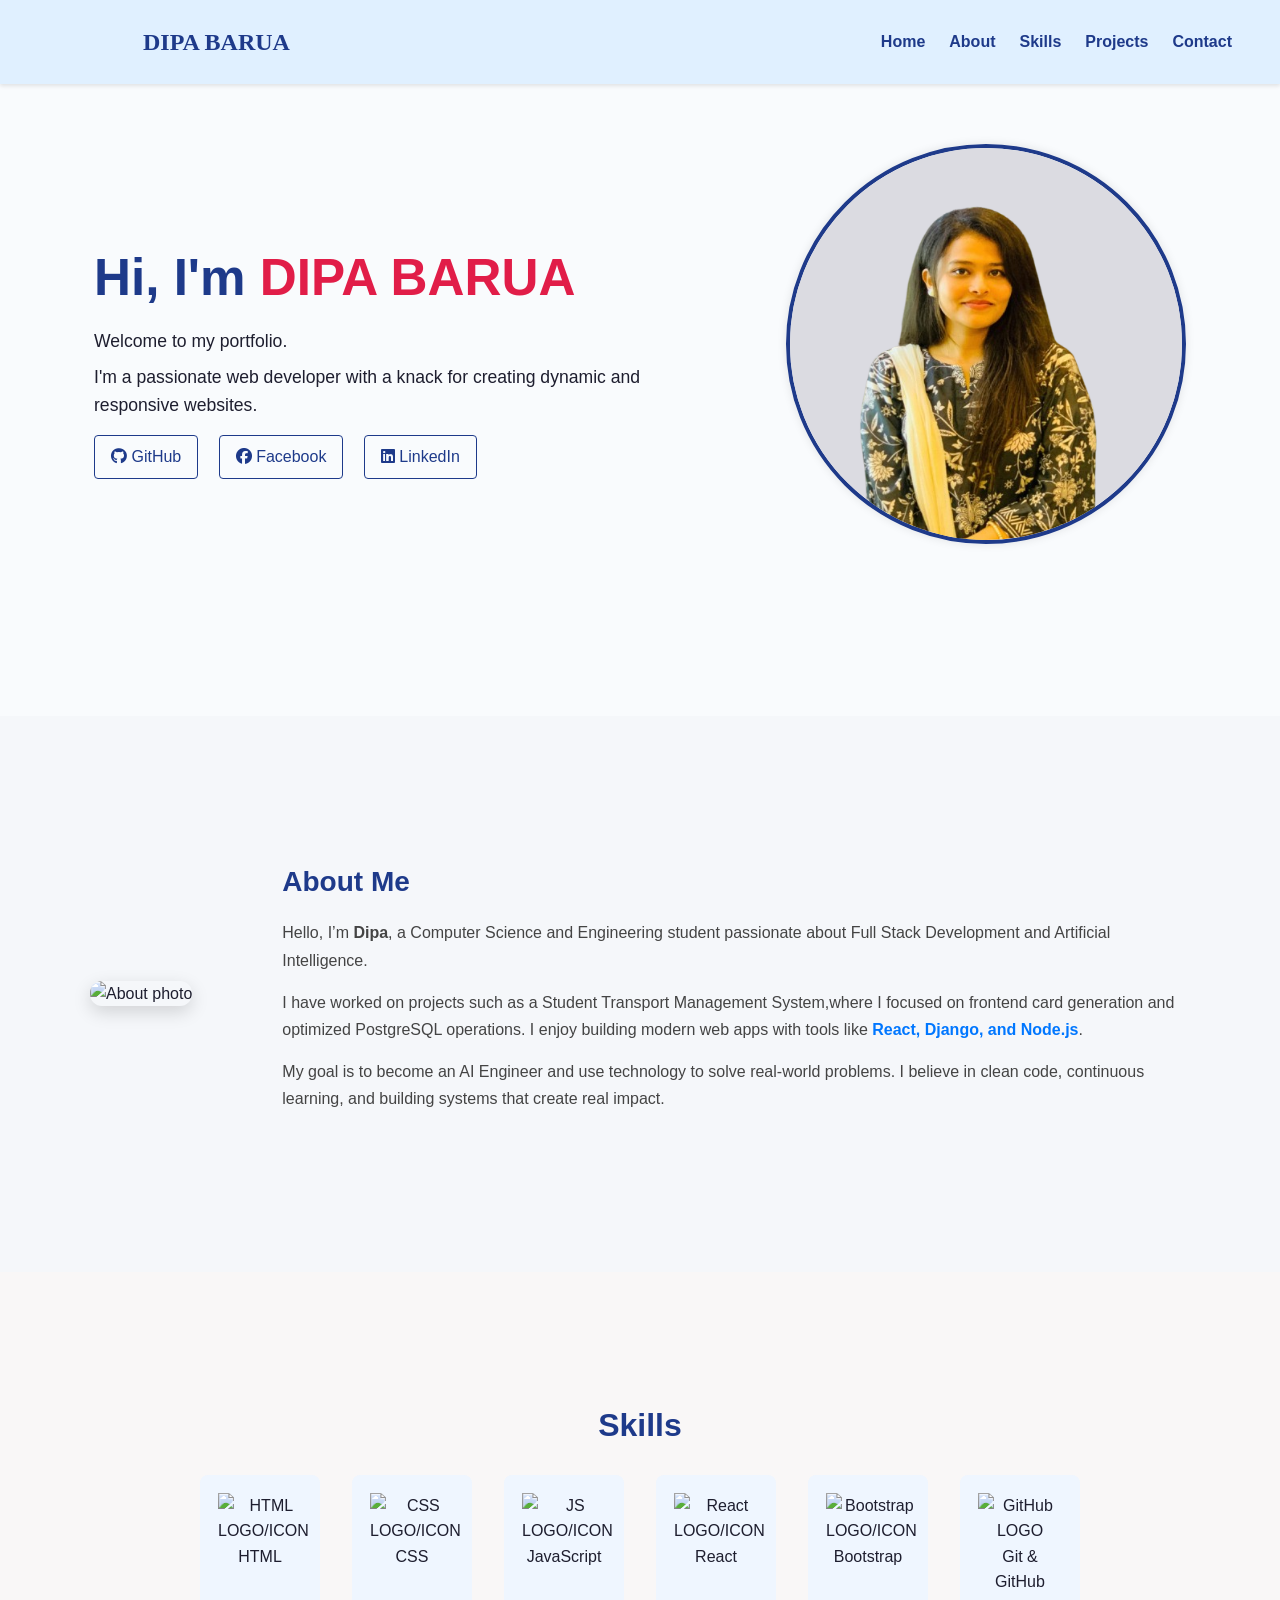
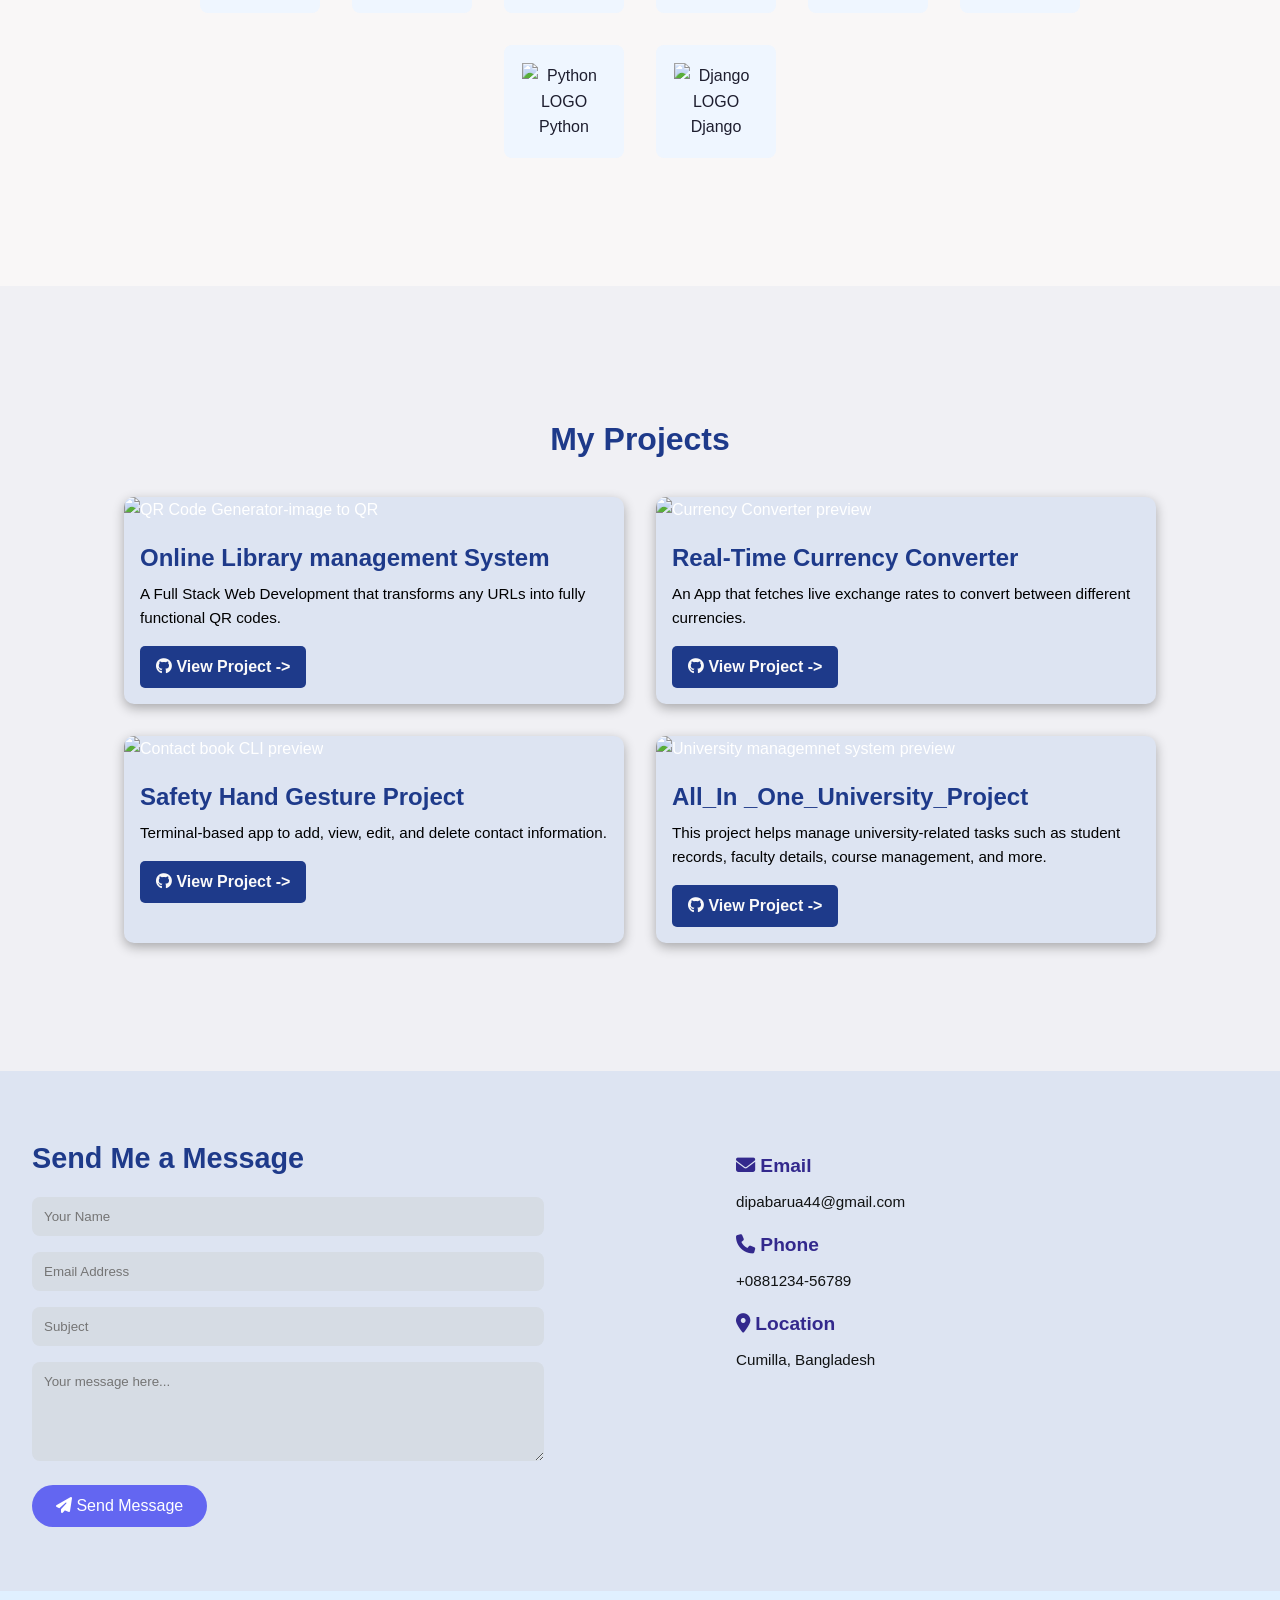
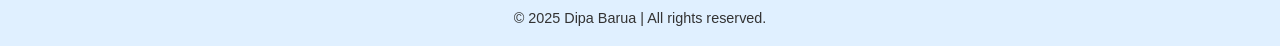
==== index.html @ 9fd60d6d "Your message" ====
<!DOCTYPE html>
<html lang="en">

<head>
    <meta charset="UTF-8" />
    <meta name="viewport" content="width=device-width, initial-scale=1.0" />
    <title>Dipa Barua | portfolio</title>
    <link rel="stylesheet" href="style.css" />
    <link rel="icon" href="data:,">

    <!--  for icons  -->
    <link rel="stylesheet" href="https://cdnjs.cloudflare.com/ajax/libs/font-awesome/6.4.0/css/all.min.css"/>
</head>

<body>
    <!--  Header and navber  -->
    <header>
        <nav class="navbar">
            <h1>DIPA BARUA</h1>
            <ul>
                <li><a href="#">Home</a></li>
                <li><a href="#about">About</a></li>
                <li><a href="#skills">Skills</a></li>
                <li><a href="#projects">Projects</a></li>
                <li><a href="#contact">Contact</a></li>
            </ul>
        </nav>
    </header>

    <!--  Home Section  -->
    <section class="home">
        <div class="home-text">
            <h2>Hi, I'm <span>DIPA BARUA</span></h2>
            <p>Welcome to my portfolio.</p>
            <p>I'm a passionate web developer with a knack for creating dynamic and responsive websites.</p>

            <!--  Social Media Links  -->
            <div class="social-links">
                <a href="https://github.com/dipabarua22" target="_blank">
                    <i class="fab fa-github"></i> GitHub
                </a>
                <a href="" target="_blank">
                    <i class="fab fa-facebook"></i> Facebook
                </a>
                <a href="https://www.linkedin.com/in/dipa-barua-387071303/" target="_blank">
                    <i class="fab fa-linkedin"></i> LinkedIn
                </a>
            </div>
        </div>
        <!--  profile Image  -->
        <div class="home-img">
            <img src="images/imp.png" alt="Profile Picture of Dipa" />
        </div>
    </section>

    <!-- About Section-->
    <section class="about" id="about">
        <div class="about-container">
            <div class="about-left">
                <img src="images/about1.jpg" alt="About photo">
            </div>
            <div class="about-right">
                <h2>About Me</h2>
                <p>
                    Hello, I’m <strong>Dipa</strong>, a Computer Science and Engineering student
                    passionate about Full Stack Development and Artificial Intelligence.
                </p>
                <p>
                    I have worked on projects such as a Student Transport Management System,where I focused on frontend
                    card generation and optimized PostgreSQL operations.
                    I enjoy building modern web apps with tools like
                    <span class="highlight">React, Django, and Node.js</span>.
                </p>
                <p>
                    My goal is to become an AI Engineer and use technology to solve
                    real-world problems. I believe in clean code, continuous learning,
                    and building systems that create real impact.
                </p>
            </div>
        </div>
    </section>
    <!-- Skill Section -->
    <section class="skills" id="skills">
        <h2>Skills</h2>
        <div class="skill-boxes">
            <div class="skill-card"><img src="images/html.png" alt="HTML LOGO/ICON">
                <p>HTML</p>
            </div>
            <div class="skill-card"><img src="images/css.png" alt="CSS LOGO/ICON">
                <p>CSS</p>
            </div>
            <div class="skill-card"><img src="images/js.png" alt="JS LOGO/ICON">
                <p>JavaScript</p>
            </div>
            <div class="skill-card"><img src="images/react.png" alt="React LOGO/ICON">
                <p>React</p>
            </div>
            <div class="skill-card"><img src="images/bootstrap.png" alt="Bootstrap LOGO/ICON">
                <p>Bootstrap</p>
            </div>
            <div class="skill-card"><img src="images/github.png" alt="GitHub LOGO">
                <p>Git & GitHub</p>
            </div>
            <div class="skill-card"><img src="images/python.png" alt="Python LOGO">
                <p>Python</p>
            </div>
            <div class="skill-card"><img src="images/nextjs.png" alt="Django LOGO">
                <p>Django</p>
            </div>
        </div>
    </section>

    <!-- Projects Section -->
    <section class="projects" id="projects">
        <h2>My Projects</h2>
        <div class="project-container">
            <!--project1-->
            <div class="project-card">
                <img src="images/qr-code.jpg" alt="QR Code Generator-image to QR">
                <div class="project-content">
                    <h3>Online Library management System</h3>
                    <p>A Full Stack Web Development that transforms any URLs into fully functional QR codes.</p>
                    <a href="https://github.com/dipabarua22/full_stack_project_-LMS-" target="_blank" class="view-btn">
                        <i class="fab fa-github"></i> View Project ->
                    </a>
                </div>
            </div>
            <!--  project2 -->
            <div class="project-card">
                <img src="images/currency.jpeg" alt="Currency Converter preview">
                <div class="project-content">
                    <h3>Real-Time Currency Converter</h3>
                    <p>An App that fetches live exchange rates to convert between different currencies.</p>
                    <a href="https://github.com/dipabarua22/daily-python.git" target="_blank" class="view-btn">
                        <i class="fab fa-github"></i> View Project ->
                    </a>
                </div>
            </div>
            <!--  project3 -->
            <div class="project-card">
                <img src="images/contact-book.jpg" alt="Contact book CLI preview">
                <div class="project-content">
                    <h3>Safety Hand Gesture Project</h3>
                    <p>Terminal-based app to add, view, edit, and delete contact information.</p>
                    <a href="https://github.com/dipabarua22/safety_hand_gesture_project" target="_blank"
                        class="view-btn">
                        <i class="fab fa-github"></i> View Project ->
                    </a>
                </div>
            </div>
            <!--  project4 -->
            <div class="project-card">
                <img src="images/all-in-one.jpg" alt="University managemnet system preview">
                <div class="project-content">
                    <h3>All_In _One_University_Project</h3>
                    <p>This project helps manage university-related tasks such as student records, faculty details,
                        course management, and more.</p>
                    <a href="https://github.com/dipabarua22/All-In-One-University.git" target="_blank" class="view-btn">
                        <i class="fab fa-github"></i> View Project ->
                    </a>
                </div>
            </div>
        </div>
    </section>

    <!-- Contact Section  -->
    <section class="contact" id="contact">
        <div class="contact-form">
            <h3>Send Me a Message</h3>
            <!-- Form part -->
           <form action="https://formsubmit.co/dipabarua44@gmail.com" method="POST">
                <input type="text" name ="name"placeholder="Your Name" required />
                <input type="email" name ="email"placeholder="Email Address" required />
                <input type="text" name ="subject"placeholder="Subject" />
                <textarea rows="5" name ="message"placeholder="Your message here..." required></textarea>
                <button type="submit"><i class="fas fa-paper-plane"></i> Send Message</button>
            </form>
        </div>
        <!-- contact information -->
        <div class="contact-info">
        
            <h4><i class="fas fa-envelope"></i> Email</h4>
            <p>dipabarua44@gmail.com</p>

            <h4><i class="fas fa-phone"></i> Phone</h4>
            <p>+0881234-56789</p>

            <h4><i class="fas fa-map-marker-alt"></i> Location</h4>
            <p>Cumilla, Bangladesh</p>

        </div>
    </section>

    <!-- Footer section -->
    <footer>
        <p>&copy; 2025 Dipa Barua | All rights reserved.</p>
    </footer>
</body>
</html>
---- style.css ----
* {
  margin: 0;
  padding: 0;
  box-sizing: border-box;
  font-family: 'Segoe UI', Tahoma, Geneva, Verdana, sans-serif;
}

body {
  background-color: #f9f7f7;
  color: #1e1e2f;
  line-height: 1.6;
}

h1,
h2,
h3 {
  color: #1e3a8a;
}

/* ---- Navbar ---- */
.navbar {
  position: fixed;
  top: 0;
  left: 0;
  width: 100%;
  background-color: #e0f0ff;
  padding: 0.5rem 3rem;
  display: flex;
  justify-content: space-between;
  align-items: center;
  box-shadow: 0 2px 4px rgba(0, 0, 0, 0.1);
  z-index: 1000;
}

/* ----- Logo ----*/
.navbar h1 {
  font-family: Georgia, 'Times New Roman', Times, serif;
  font-weight: bold;
  padding: 15px;
  margin-left: 5rem;
}

.navbar ul {
  list-style: none;
  display: flex;
  gap: 1.5rem;
}

.navbar a {
  text-decoration: none;
  color: #1e3a8a;
  font-weight: bold;
  transition: color 0.3s;
}

.navbar a:hover {
  color: #2563eb;
}

/* ---- Home ---- */
.home {
  display: flex;
  flex-wrap: nowrap;
  padding: 9rem 3rem;
  align-items: center;
  justify-content: space-around;
  background-color: #f9fbfd;
}

.home-text {
  max-width: 600px;
  flex: 1;
}

.home-text h2 {
  font-size: 3.2rem;
  margin-bottom: 0.5rem;
}

.home-text span {
  color: #e11d48;
}

.home-text p {
  margin: 0.5rem 0;
  font-size: 1.1rem;
}
.home img {
  margin-bottom: 20px;
}
.home-img img {
  width: 400px;
  max-height: 400px;
  margin-bottom: 20px;
  border-radius: 60%;
  border: 4px solid #1e3a8a;
  box-shadow: 0 0 10px rgba(0, 0, 0, 0.1);


}

.social-links a {
  display: inline-block;
  margin: 0.5rem 1rem 0 0;
  text-decoration: none;
  color: #1e3a8a;
  border: 1px solid #1e3a8a;
  padding: 0.5rem 1rem;
  border-radius: 4px;
  transition: 0.3s;
}

.social-links a:hover {
  background-color: #1e3a8a;
  color: white;
}

/* ---- About ---*/
.about {
  padding: 9rem 20px;
  background: #f5f7fa;
  font-family: Arial, sans-serif;
}

.about-container {
  max-width: 1100px;
  margin: 0 auto;
  display: flex;
  align-items: center;
  gap: 40px;
}

.about-left img {
  width: 450px;
  height: auto;
  border-radius: 12px;
  object-fit: cover;
  box-shadow: 0 6px 18px rgba(0, 0, 0, 0.15);
}

.about-right {
  flex: 1;
  margin-left: 50px;
}

.about-right h2 {
  font-size: 28px;
  margin-bottom: 15px;

  color: #1e3a8a;
}

.about-right p {
  margin-bottom: 15px;
  line-height: 1.7;
  color: #444;
}

.about-right .highlight {
  color: #0077ff;
  font-weight: bold;
}

/* ----- Skills -----*/
.skills {
  padding: 8rem;
  text-align: center;
}

.skills h2 {
  font-size: 2rem;
  margin-bottom: 0.5rem;
}

.skill-boxes {
  display: flex;
  flex-wrap: wrap;
  justify-content: center;
  gap: 2rem;
  margin-top: 1.5rem;
}

.skill-card {
  background-color: #eff6ff;
  border: 2px solid transparent;
  border-radius: 8px;
  padding: 1rem;
  width: 120px;
  text-align: center;
  transition: transform 0.3s, border 0.3s;
}

.skill-card:hover {
  transform: translateY(-5px);
  border: 2px solid #2563eb;
}

.skill-card img {
  width: 60px;
  height: 60px;
}

/* ----Projects ----- */
.projects {
  padding: 8rem 2rem;
  background-color: #f0f0f4;
  text-align: center;
  color: #fff;
}

.projects h2 {
  font-size: 2rem;
  margin-bottom: 0.5rem;
}

.projects p {
  font-size: 1.1rem;
  margin-bottom: 2rem;
}

.project-container {
  display: flex;
  flex-wrap: wrap;
  gap: 2rem;
  justify-content: center;
  margin-top: 2rem;
}

.project-card {
  position: relative;
  background-color: #dde4f2;
  border-radius: 10px;
  overflow: hidden;
  width: 500px;
  color: #fff;
  text-align: left;
  box-shadow: 0 4px 12px rgba(0, 0, 0, 0.3);
  transition: transform 0.3s ease;
}

.project-card:hover {
  transform: translateY(-10px);
}

.project-card img {
  width: 100%;
  height: 180px;
  object-fit: cover;
}

.project-card .project-content {
  padding: 1rem;
}

.project-card h3 {
  font-size: 1.5rem;
  margin-bottom: 0.3rem;
}

.project-card p {
  font-size: 0.95rem;
  margin-bottom: 1rem;
  color: #000;
}

.view-btn {
  display: inline-block;
  background-color: #1e3a8a;
  color: #faf9f9;
  font-weight: bold;
  padding: 0.5rem 1rem;
  border-radius: 5px;
  text-decoration: none;
  transition: background-color 0.3s;
}

.view-btn:hover {
  background-color: #2563eb;
}

/*----contact-----*/
.contact {
  background-color: #dde4f2;
  color: #264c72;
  padding: 4rem 2rem;
  display: flex;
  flex-wrap: wrap;
  justify-content: space-between;
  gap: 2rem;
}

.contact-form,
.contact-info {
  flex: 1;
  min-width: 300px;
}

.contact-form h3 {
  font-size: 1.8rem;
  margin-bottom: 1rem;
}

.contact-form input,
.contact-form textarea {
  width: 100%;
  padding: 0.75rem;
  margin-bottom: 1rem;
  border: none;
  border-radius: 8px;
  background-color: #d6dce4;
  color: #111315;
}

.contact-form button {
  background-color: #6366f1;
  color: #ffff;
  border: none;
  padding: 0.75rem 1.5rem;
  border-radius: 4rem;
  font-size: 1rem;
  cursor: pointer;

}

.contact-form button:hover {
  background-color: #1e3a8a;
}

.contact-info h4 {
  margin: 1rem 0 0.5rem;
  font-size: 1.2rem;
  color: #33298d;
}

.contact-info {
  margin-left: 10rem;
}

.contact-info p {
  font-size: 0.95rem;
  color: #101213;
  margin-bottom: 0.5rem;
}

/* ----footer----*/
footer {
  background-color: #e0f0ff;
  padding: 1rem;
  text-align: center;
  font-size: 0.9rem;
  color: #333;
}

/* ----Responsive Design---- */

@media (max-width: 768px) {
  /* ----Navbar---- */
  .navbar {
    flex-direction: column;
    padding: 1rem;
    text-align: center;
  }

  .navbar h1 {
    margin: 0;
    padding: 0.5rem 0;
    font-size: 1.3rem;
  }

  .navbar ul {
    flex-direction: column;
    gap: 0.8rem;
    margin-top: 0.5rem;
  }

  /* ----Home Section---- */
  .home {
    flex-direction: column;
    padding: 20rem 1.5rem;
    text-align: center;
  }

  .home-text h2 {
    font-size: 2rem;
  }

  .home-img img {
    max-width: 250px;
    margin-top: 1.5rem;
  }

  /* ----About Section---- */
  .about-container {
    flex-direction: column;
    text-align: center;
    gap: 10px;
  }

  .about-left img {
    width: 90%;
    max-width: 350px;
  }

  .about-right {
    margin-left: 0;
  }

  /* ----Skills---- */
  .skills {
    padding: 4rem 1rem;
  }

  .skill-card {
    width: 100px;
    padding: 0.8rem;
  }

  .skill-card img {
    width: 50px;
    height: 50px;
  }

  /* ----Projects---- */
  .project-container {
    flex-direction: column;
    align-items: center;
  }

  .project-card {
    width: 100%;
    max-width: 350px;
  }

  .project-card img {
    height: 150px;
  }

  /* ----Contact---- */
  .contact {
    flex-direction: column;
    text-align: center;
    padding: 3rem 1rem;
  }

  .contact-info {
    margin-left: 0;
  }

  .contact-form input,
  .contact-form textarea {
    font-size: 0.9rem;
  }

  .contact-form button {
    width: 100%;
  }

  /* ----Footer---- */
  footer {
    font-size: 0.8rem;
  }
}

/* ---Smaller screens (phones under 480px) ----*/
@media (max-width: 480px) {
  .home-text h2 {
    font-size: 1.6rem;
  }

  .home-text p {
    font-size: 1rem;
  }

  .skill-card {
    width: 90px;
    padding: 0.6rem;
  }

  .project-card h3 {
    font-size: 1.2rem;
  }

  .project-card p {
    font-size: 0.85rem;
  }
}
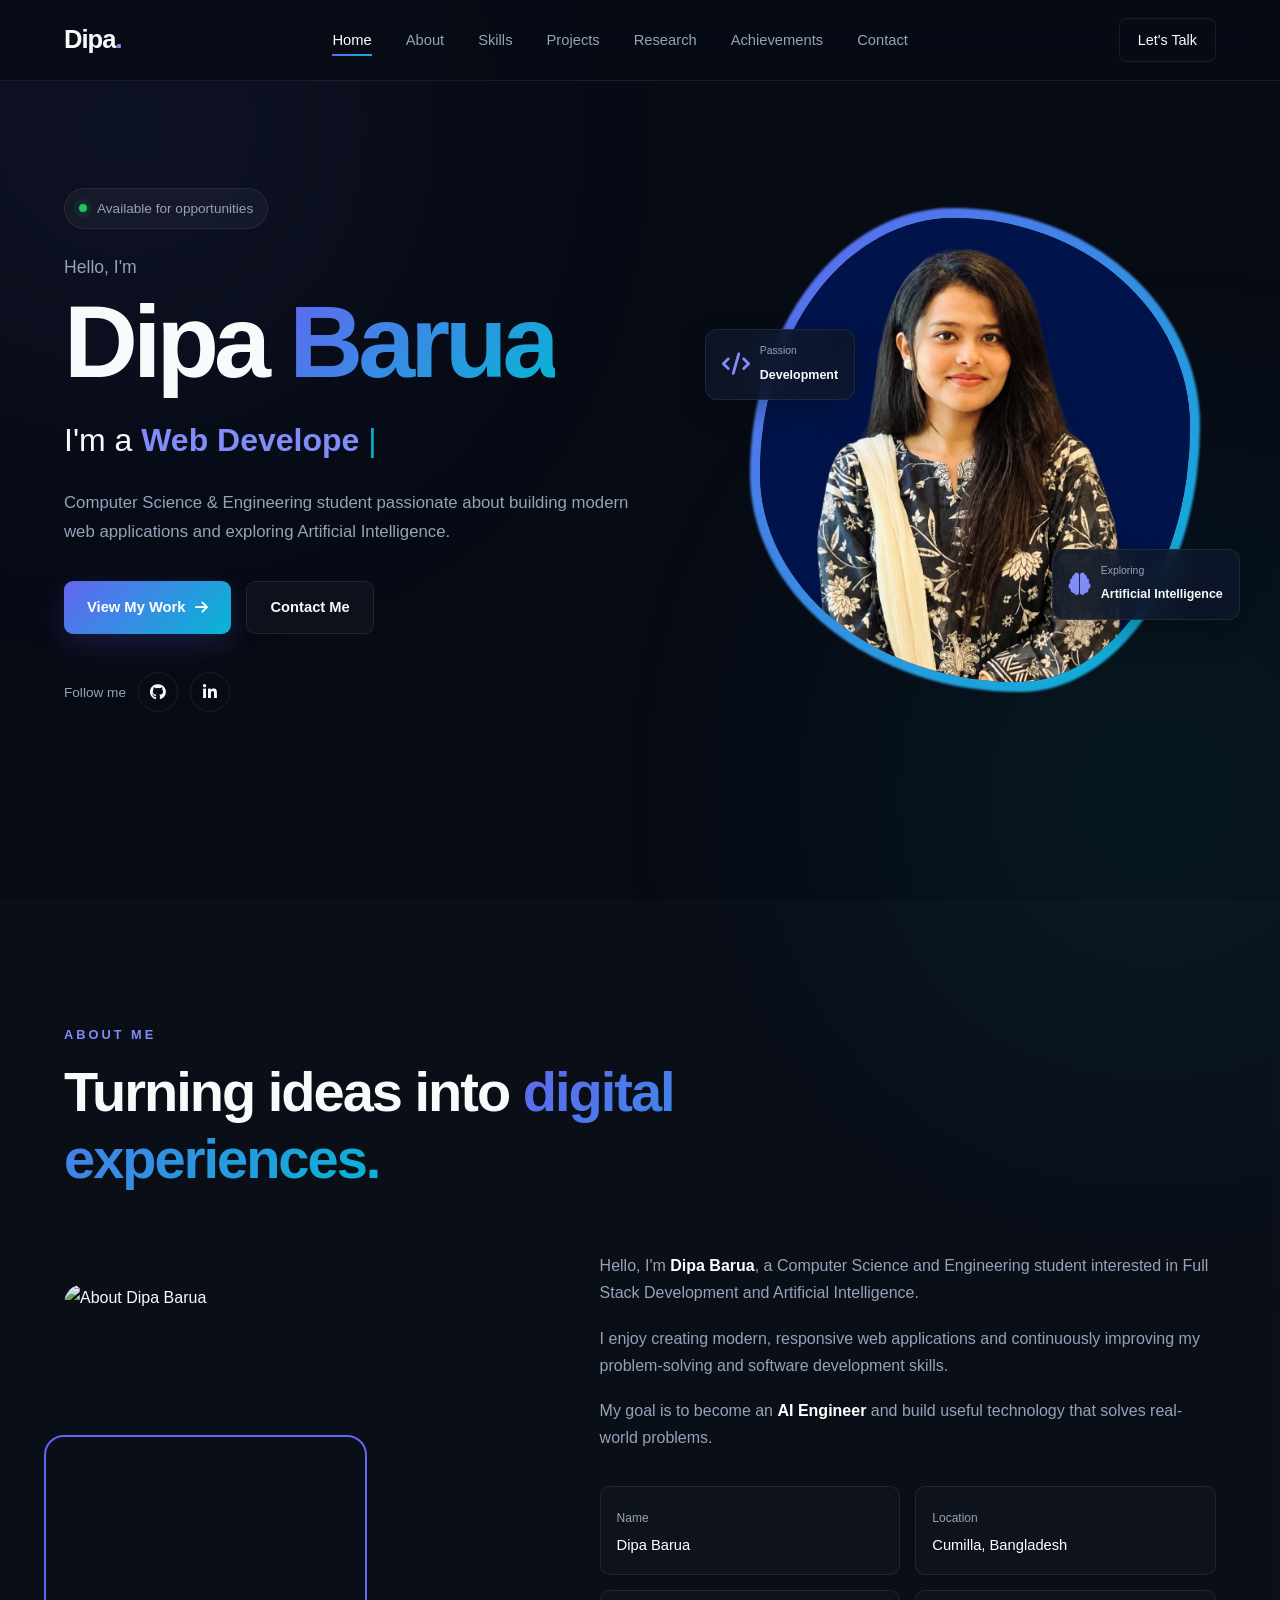
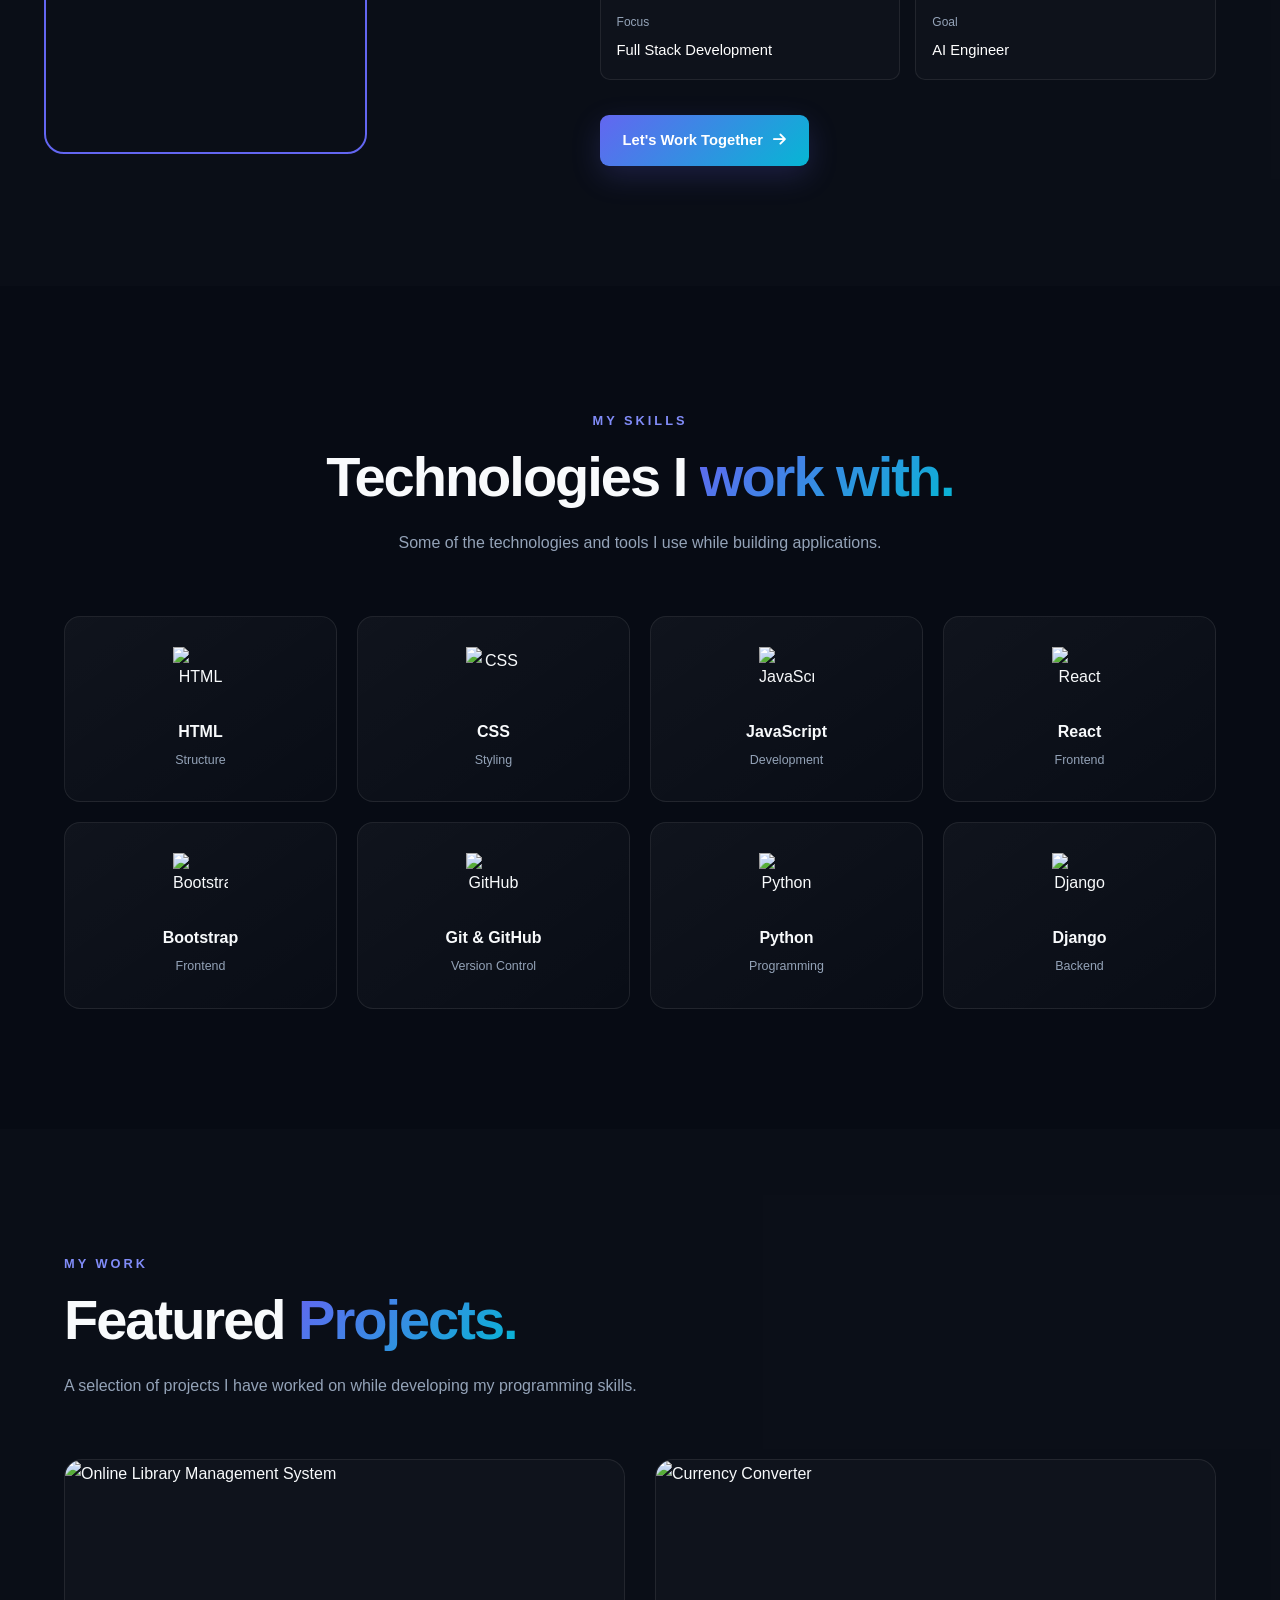
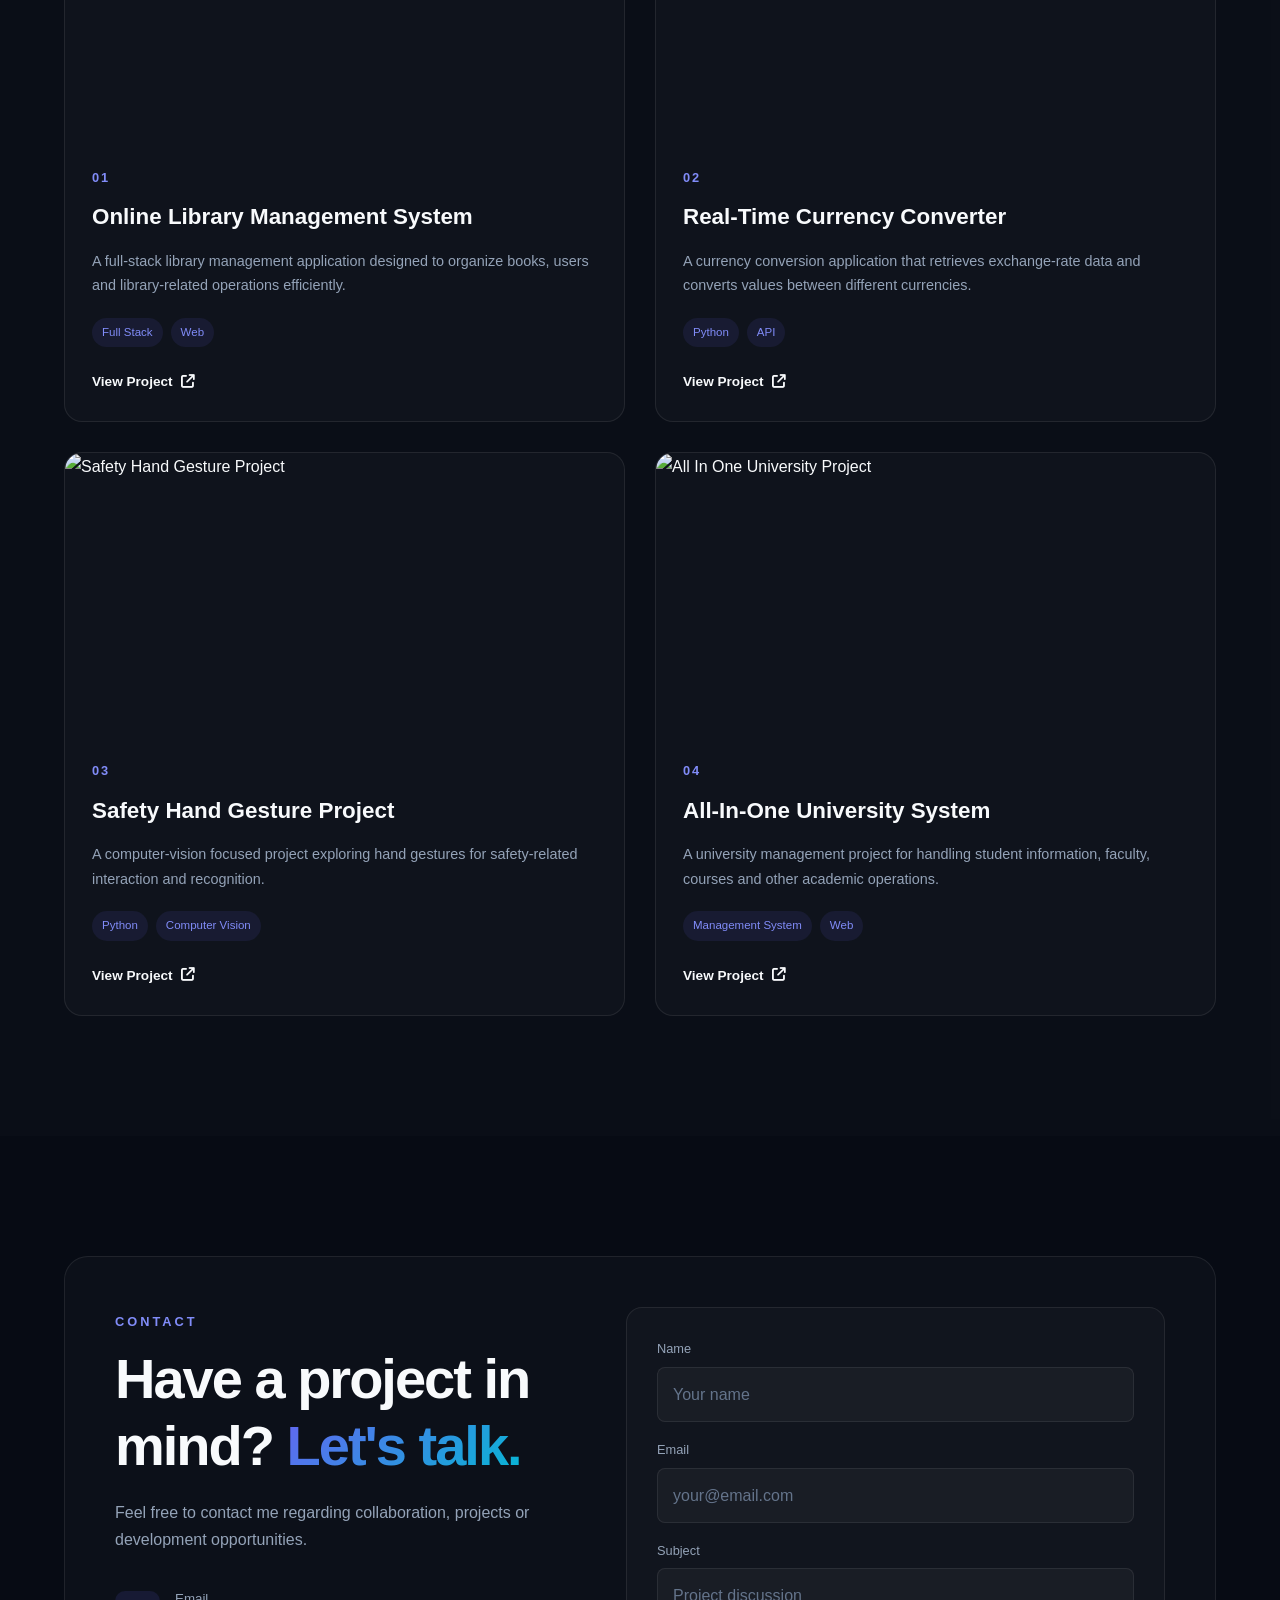
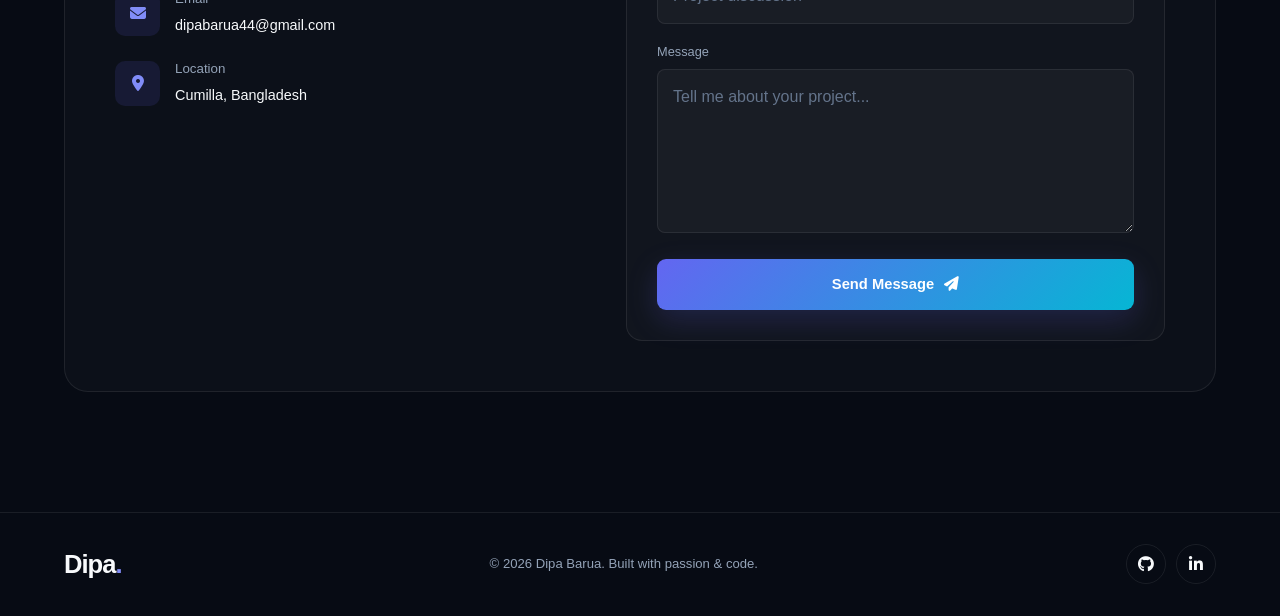
==== commit 15f635e1: "updated" ====
--- a/index.html
+++ b/index.html
@@ -1,199 +1,982 @@
+
+
+
 <!DOCTYPE html>
 <html lang="en">
 
 <head>
-    <meta charset="UTF-8" />
-    <meta name="viewport" content="width=device-width, initial-scale=1.0" />
-    <title>Dipa Barua | portfolio</title>
-    <link rel="stylesheet" href="style.css" />
-    <link rel="icon" href="data:,">
-
-    <!--  for icons  -->
-    <link rel="stylesheet" href="https://cdnjs.cloudflare.com/ajax/libs/font-awesome/6.4.0/css/all.min.css"/>
+    <meta charset="UTF-8">
+    <meta name="viewport" content="width=device-width, initial-scale=1.0">
+
+    <meta name="description"
+        content="Dipa Barua - Computer Science and Engineering student, Full Stack Developer and aspiring AI Engineer.">
+
+    <title>Dipa Barua | Developer Portfolio</title>
+
+    <link rel="stylesheet" href="style.css">
+
+    <!-- Font Awesome -->
+    <link rel="stylesheet"
+        href="https://cdnjs.cloudflare.com/ajax/libs/font-awesome/6.5.2/css/all.min.css">
 </head>
 
 <body>
-    <!--  Header and navber  -->
-    <header>
-        <nav class="navbar">
-            <h1>DIPA BARUA</h1>
-            <ul>
-                <li><a href="#">Home</a></li>
-                <li><a href="#about">About</a></li>
-                <li><a href="#skills">Skills</a></li>
-                <li><a href="#projects">Projects</a></li>
-                <li><a href="#contact">Contact</a></li>
+
+    <!-- Background Effect -->
+    <div class="background-blur blur-1"></div>
+    <div class="background-blur blur-2"></div>
+
+    <!-- ================= NAVBAR ================= -->
+
+    <header class="header">
+
+        <nav class="navbar container">
+
+            <a href="#home" class="logo">
+                Dipa<span>.</span>
+            </a>
+
+            <ul class="nav-links">
+
+                <li>
+                    <a href="#home" class="nav-link active">Home</a>
+                </li>
+
+                <li>
+                    <a href="#about" class="nav-link">About</a>
+                </li>
+
+                <li>
+                    <a href="#skills" class="nav-link">Skills</a>
+                </li>
+
+                <li>
+                    <a href="#projects" class="nav-link">Projects</a>
+                </li>
+                <li>
+                    <a href="research.html" class="nav-link">Research</a>
+                </li>
+
+                <li>
+                    <a href="achievement.html" class="nav-link">Achievements</a>
+                </li>
+                <li>
+                    <a href="#contact" class="nav-link">Contact</a>
+                </li>
+
             </ul>
+
+            <div class="nav-actions">
+
+                <a href="#contact" class="nav-contact">
+                    Let's Talk
+                </a>
+
+                <button class="menu-btn" id="menuBtn"
+                    aria-label="Open navigation menu">
+
+                    <i class="fa-solid fa-bars"></i>
+
+                </button>
+
+            </div>
+
         </nav>
+
     </header>
 
-    <!--  Home Section  -->
-    <section class="home">
-        <div class="home-text">
-            <h2>Hi, I'm <span>DIPA BARUA</span></h2>
-            <p>Welcome to my portfolio.</p>
-            <p>I'm a passionate web developer with a knack for creating dynamic and responsive websites.</p>
-
-            <!--  Social Media Links  -->
-            <div class="social-links">
-                <a href="https://github.com/dipabarua22" target="_blank">
-                    <i class="fab fa-github"></i> GitHub
+
+    <main>
+
+        <!-- ================= HOME ================= -->
+
+        <section class="hero section" id="home">
+
+            <div class="container hero-container">
+
+                <!-- Left -->
+
+                <div class="hero-content reveal">
+
+                    <div class="hero-badge">
+
+                        <span class="status-dot"></span>
+
+                        Available for opportunities
+
+                    </div>
+
+                    <p class="hero-intro">
+                        Hello, I'm
+                    </p>
+
+                    <h1>
+                        Dipa <span>Barua</span>
+                    </h1>
+
+                    <h2 class="hero-role">
+                        I'm a
+                        <span id="typingText"></span>
+                        <span class="typing-cursor">|</span>
+                    </h2>
+
+                    <p class="hero-description">
+
+                        Computer Science & Engineering student passionate
+                        about building modern web applications and exploring
+                        Artificial Intelligence.
+
+                    </p>
+
+                    <div class="hero-buttons">
+
+                        <a href="#projects"
+                            class="btn primary-btn">
+
+                            View My Work
+
+                            <i class="fa-solid fa-arrow-right"></i>
+
+                        </a>
+
+                        <a href="#contact"
+                            class="btn secondary-btn">
+
+                            Contact Me
+
+                        </a>
+
+                    </div>
+
+                    <div class="hero-social">
+
+                        <span>Follow me</span>
+
+                        <a
+                            href="https://github.com/dipabarua22"
+                            target="_blank"
+                            aria-label="GitHub">
+
+                            <i class="fa-brands fa-github"></i>
+
+                        </a>
+
+                        <a
+                            href="https://www.linkedin.com/in/dipa-barua-387071303/"
+                            target="_blank"
+                            aria-label="LinkedIn">
+
+                            <i class="fa-brands fa-linkedin-in"></i>
+
+                        </a>
+
+                    </div>
+
+                </div>
+
+
+                <!-- Right -->
+
+                <div class="hero-image-wrapper reveal">
+
+                    <div class="hero-image-bg"></div>
+
+                    <div class="hero-image">
+
+                        <img
+                            src="images/ChatGPT Image Sep 22, 2026, 07_27_35 PM.png"
+                            alt="Dipa Barua">
+
+                    </div>
+
+                    <div class="floating-card code-card">
+
+                        <i class="fa-solid fa-code"></i>
+
+                        <div>
+                            <small>Passion</small>
+                            <strong>Development</strong>
+                        </div>
+
+                    </div>
+
+                    <div class="floating-card ai-card">
+
+                        <i class="fa-solid fa-brain"></i>
+
+                        <div>
+                            <small>Exploring</small>
+                            <strong>Artificial Intelligence</strong>
+                        </div>
+
+                    </div>
+
+                </div>
+
+            </div>
+
+        </section>
+
+
+
+        <!-- ================= ABOUT ================= -->
+
+        <section class="about section" id="about">
+
+            <div class="container">
+
+                <div class="section-heading reveal">
+
+                    <span class="section-tag">
+                        ABOUT ME
+                    </span>
+
+                    <h2>
+                        Turning ideas into
+                        <span>digital experiences.</span>
+                    </h2>
+
+                </div>
+
+
+                <div class="about-container">
+
+                    <div class="about-image reveal">
+
+                        <img
+                            src="images/about1.jpg"
+                            alt="About Dipa Barua">
+
+                    </div>
+
+
+                    <div class="about-content reveal">
+
+                        <p>
+
+                            Hello, I'm
+                            <strong>Dipa Barua</strong>,
+                            a Computer Science and Engineering student
+                            interested in Full Stack Development and
+                            Artificial Intelligence.
+
+                        </p>
+
+                        <p>
+
+                            I enjoy creating modern, responsive web
+                            applications and continuously improving my
+                            problem-solving and software development skills.
+
+                        </p>
+
+                        <p>
+
+                            My goal is to become an
+                            <strong>AI Engineer</strong>
+                            and build useful technology that solves
+                            real-world problems.
+
+                        </p>
+
+
+                        <div class="about-info">
+
+                            <div>
+
+                                <span>Name</span>
+                                <p>Dipa Barua</p>
+
+                            </div>
+
+                            <div>
+
+                                <span>Location</span>
+                                <p>Cumilla, Bangladesh</p>
+
+                            </div>
+
+                            <div>
+
+                                <span>Focus</span>
+                                <p>Full Stack Development</p>
+
+                            </div>
+
+                            <div>
+
+                                <span>Goal</span>
+                                <p>AI Engineer</p>
+
+                            </div>
+
+                        </div>
+
+
+                        <a href="#contact"
+                            class="btn primary-btn">
+
+                            Let's Work Together
+
+                            <i class="fa-solid fa-arrow-right"></i>
+
+                        </a>
+
+                    </div>
+
+                </div>
+
+            </div>
+
+        </section>
+
+
+
+        <!-- ================= SKILLS ================= -->
+
+        <section class="skills section" id="skills">
+
+            <div class="container">
+
+                <div class="section-heading center reveal">
+
+                    <span class="section-tag">
+                        MY SKILLS
+                    </span>
+
+                    <h2>
+                        Technologies I
+                        <span>work with.</span>
+                    </h2>
+
+                    <p>
+
+                        Some of the technologies and tools I use
+                        while building applications.
+
+                    </p>
+
+                </div>
+
+
+                <div class="skills-grid">
+
+                    <div class="skill-card reveal">
+
+                        <img src="images/html.png" alt="HTML">
+
+                        <h3>HTML</h3>
+
+                        <p>Structure</p>
+
+                    </div>
+
+
+                    <div class="skill-card reveal">
+
+                        <img src="images/css.png" alt="CSS">
+
+                        <h3>CSS</h3>
+
+                        <p>Styling</p>
+
+                    </div>
+
+
+                    <div class="skill-card reveal">
+
+                        <img src="images/js.png" alt="JavaScript">
+
+                        <h3>JavaScript</h3>
+
+                        <p>Development</p>
+
+                    </div>
+
+
+                    <div class="skill-card reveal">
+
+                        <img src="images/react.png" alt="React">
+
+                        <h3>React</h3>
+
+                        <p>Frontend</p>
+
+                    </div>
+
+
+                    <div class="skill-card reveal">
+
+                        <img src="images/bootstrap.png"
+                            alt="Bootstrap">
+
+                        <h3>Bootstrap</h3>
+
+                        <p>Frontend</p>
+
+                    </div>
+
+
+                    <div class="skill-card reveal">
+
+                        <img src="images/github.png"
+                            alt="GitHub">
+
+                        <h3>Git & GitHub</h3>
+
+                        <p>Version Control</p>
+
+                    </div>
+
+
+                    <div class="skill-card reveal">
+
+                        <img src="images/python.png"
+                            alt="Python">
+
+                        <h3>Python</h3>
+
+                        <p>Programming</p>
+
+                    </div>
+
+
+                    <div class="skill-card reveal">
+
+                        <img src="images/nextjs.png"
+                            alt="Django">
+
+                        <h3>Django</h3>
+
+                        <p>Backend</p>
+
+                    </div>
+
+                </div>
+
+            </div>
+
+        </section>
+
+
+
+        <!-- ================= PROJECTS ================= -->
+
+        <section class="projects section" id="projects">
+
+            <div class="container">
+
+                <div class="section-heading reveal">
+
+                    <span class="section-tag">
+                        MY WORK
+                    </span>
+
+                    <h2>
+                        Featured
+                        <span>Projects.</span>
+                    </h2>
+
+                    <p>
+
+                        A selection of projects I have worked on
+                        while developing my programming skills.
+
+                    </p>
+
+                </div>
+
+
+                <div class="projects-grid">
+
+
+                    <!-- Project 1 -->
+
+                    <article class="project-card reveal">
+
+                        <div class="project-image">
+
+                            <img
+                                src="images/qr-code.jpg"
+                                alt="Online Library Management System">
+
+                            <div class="project-overlay">
+
+                                <a
+                                    href="https://github.com/dipabarua22/full_stack_project_-LMS-"
+                                    target="_blank"
+                                    aria-label="View GitHub repository">
+
+                                    <i class="fa-brands fa-github"></i>
+
+                                </a>
+
+                            </div>
+
+                        </div>
+
+
+                        <div class="project-content">
+
+                            <div class="project-number">
+                                01
+                            </div>
+
+                            <h3>
+                                Online Library Management System
+                            </h3>
+
+                            <p>
+
+                                A full-stack library management application
+                                designed to organize books, users and
+                                library-related operations efficiently.
+
+                            </p>
+
+                            <div class="project-tech">
+
+                                <span>Full Stack</span>
+                                <span>Web</span>
+
+                            </div>
+
+                            <a
+                                href="https://github.com/dipabarua22/full_stack_project_-LMS-"
+                                target="_blank"
+                                class="project-link">
+
+                                View Project
+
+                                <i class="fa-solid fa-arrow-up-right-from-square"></i>
+
+                            </a>
+
+                        </div>
+
+                    </article>
+
+
+
+                    <!-- Project 2 -->
+
+                    <article class="project-card reveal">
+
+                        <div class="project-image">
+
+                            <img
+                                src="images/currency.jpeg"
+                                alt="Currency Converter">
+
+                            <div class="project-overlay">
+
+                                <a
+                                    href="https://github.com/dipabarua22/daily-python.git"
+                                    target="_blank">
+
+                                    <i class="fa-brands fa-github"></i>
+
+                                </a>
+
+                            </div>
+
+                        </div>
+
+
+                        <div class="project-content">
+
+                            <div class="project-number">
+                                02
+                            </div>
+
+                            <h3>
+                                Real-Time Currency Converter
+                            </h3>
+
+                            <p>
+
+                                A currency conversion application that
+                                retrieves exchange-rate data and converts
+                                values between different currencies.
+
+                            </p>
+
+                            <div class="project-tech">
+
+                                <span>Python</span>
+                                <span>API</span>
+
+                            </div>
+
+                            <a
+                                href="https://github.com/dipabarua22/daily-python.git"
+                                target="_blank"
+                                class="project-link">
+
+                                View Project
+
+                                <i class="fa-solid fa-arrow-up-right-from-square"></i>
+
+                            </a>
+
+                        </div>
+
+                    </article>
+
+
+
+                    <!-- Project 3 -->
+
+                    <article class="project-card reveal">
+
+                        <div class="project-image">
+
+                            <img
+                                src="images/contact-book.jpg"
+                                alt="Safety Hand Gesture Project">
+
+                            <div class="project-overlay">
+
+                                <a
+                                    href="https://github.com/dipabarua22/safety_hand_gesture_project"
+                                    target="_blank">
+
+                                    <i class="fa-brands fa-github"></i>
+
+                                </a>
+
+                            </div>
+
+                        </div>
+
+
+                        <div class="project-content">
+
+                            <div class="project-number">
+                                03
+                            </div>
+
+                            <h3>
+                                Safety Hand Gesture Project
+                            </h3>
+
+                            <p>
+
+                                A computer-vision focused project exploring
+                                hand gestures for safety-related
+                                interaction and recognition.
+
+                            </p>
+
+                            <div class="project-tech">
+
+                                <span>Python</span>
+                                <span>Computer Vision</span>
+
+                            </div>
+
+                            <a
+                                href="https://github.com/dipabarua22/safety_hand_gesture_project"
+                                target="_blank"
+                                class="project-link">
+
+                                View Project
+
+                                <i class="fa-solid fa-arrow-up-right-from-square"></i>
+
+                            </a>
+
+                        </div>
+
+                    </article>
+
+
+
+                    <!-- Project 4 -->
+
+                    <article class="project-card reveal">
+
+                        <div class="project-image">
+
+                            <img
+                                src="images/all-in-one.jpg"
+                                alt="All In One University Project">
+
+                            <div class="project-overlay">
+
+                                <a
+                                    href="https://github.com/dipabarua22/All-In-One-University.git"
+                                    target="_blank">
+
+                                    <i class="fa-brands fa-github"></i>
+
+                                </a>
+
+                            </div>
+
+                        </div>
+
+
+                        <div class="project-content">
+
+                            <div class="project-number">
+                                04
+                            </div>
+
+                            <h3>
+                                All-In-One University System
+                            </h3>
+
+                            <p>
+
+                                A university management project for
+                                handling student information, faculty,
+                                courses and other academic operations.
+
+                            </p>
+
+                            <div class="project-tech">
+
+                                <span>Management System</span>
+                                <span>Web</span>
+
+                            </div>
+
+                            <a
+                                href="https://github.com/dipabarua22/All-In-One-University.git"
+                                target="_blank"
+                                class="project-link">
+
+                                View Project
+
+                                <i class="fa-solid fa-arrow-up-right-from-square"></i>
+
+                            </a>
+
+                        </div>
+
+                    </article>
+
+                </div>
+
+            </div>
+
+        </section>
+
+
+
+        <!-- ================= CONTACT ================= -->
+
+        <section class="contact section" id="contact">
+
+            <div class="container">
+
+                <div class="contact-wrapper reveal">
+
+                    <div class="contact-left">
+
+                        <span class="section-tag">
+                            CONTACT
+                        </span>
+
+                        <h2>
+                            Have a project in mind?
+                            <span>Let's talk.</span>
+                        </h2>
+
+                        <p>
+
+                            Feel free to contact me regarding
+                            collaboration, projects or development
+                            opportunities.
+
+                        </p>
+
+
+                        <div class="contact-details">
+
+                            <a href="mailto:dipabarua44@gmail.com">
+
+                                <i class="fa-solid fa-envelope"></i>
+
+                                <div>
+
+                                    <small>Email</small>
+                                    <span>
+                                        dipabarua44@gmail.com
+                                    </span>
+
+                                </div>
+
+                            </a>
+
+
+                            <div>
+
+                                <i class="fa-solid fa-location-dot"></i>
+
+                                <div>
+
+                                    <small>Location</small>
+                                    <span>
+                                        Cumilla, Bangladesh
+                                    </span>
+
+                                </div>
+
+                            </div>
+
+                        </div>
+
+                    </div>
+
+
+                    <div class="contact-form-wrapper">
+
+                        <form
+                            action="https://formsubmit.co/dipabarua44@gmail.com"
+                            method="POST">
+
+                            <div class="input-group">
+
+                                <label for="name">
+                                    Name
+                                </label>
+
+                                <input
+                                    id="name"
+                                    type="text"
+                                    name="name"
+                                    placeholder="Your name"
+                                    required>
+
+                            </div>
+
+
+                            <div class="input-group">
+
+                                <label for="email">
+                                    Email
+                                </label>
+
+                                <input
+                                    id="email"
+                                    type="email"
+                                    name="email"
+                                    placeholder="your@email.com"
+                                    required>
+
+                            </div>
+
+
+                            <div class="input-group">
+
+                                <label for="subject">
+                                    Subject
+                                </label>
+
+                                <input
+                                    id="subject"
+                                    type="text"
+                                    name="subject"
+                                    placeholder="Project discussion">
+
+                            </div>
+
+
+                            <div class="input-group">
+
+                                <label for="message">
+                                    Message
+                                </label>
+
+                                <textarea
+                                    id="message"
+                                    name="message"
+                                    rows="5"
+                                    placeholder="Tell me about your project..."
+                                    required></textarea>
+
+                            </div>
+
+
+                            <button
+                                type="submit"
+                                class="btn primary-btn submit-btn">
+
+                                Send Message
+
+                                <i class="fa-solid fa-paper-plane"></i>
+
+                            </button>
+
+                        </form>
+
+                    </div>
+
+                </div>
+
+            </div>
+
+        </section>
+
+    </main>
+
+
+    <!-- ================= FOOTER ================= -->
+
+    <footer>
+
+        <div class="container footer-content">
+
+            <a href="#home" class="logo">
+                Dipa<span>.</span>
+            </a>
+
+            <p>
+                © <span id="year"></span> Dipa Barua.
+                Built with passion & code.
+            </p>
+
+            <div class="footer-social">
+
+                <a
+                    href="https://github.com/dipabarua22"
+                    target="_blank">
+
+                    <i class="fa-brands fa-github"></i>
+
                 </a>
-                <a href="" target="_blank">
-                    <i class="fab fa-facebook"></i> Facebook
+
+                <a
+                    href="https://www.linkedin.com/in/dipa-barua-387071303/"
+                    target="_blank">
+
+                    <i class="fa-brands fa-linkedin-in"></i>
+
                 </a>
-                <a href="https://www.linkedin.com/in/dipa-barua-387071303/" target="_blank">
-                    <i class="fab fa-linkedin"></i> LinkedIn
-                </a>
+
             </div>
+
         </div>
-        <!--  profile Image  -->
-        <div class="home-img">
-            <img src="images/imp.png" alt="Profile Picture of Dipa" />
-        </div>
-    </section>
-
-    <!-- About Section-->
-    <section class="about" id="about">
-        <div class="about-container">
-            <div class="about-left">
-                <img src="images/about1.jpg" alt="About photo">
-            </div>
-            <div class="about-right">
-                <h2>About Me</h2>
-                <p>
-                    Hello, I’m <strong>Dipa</strong>, a Computer Science and Engineering student
-                    passionate about Full Stack Development and Artificial Intelligence.
-                </p>
-                <p>
-                    I have worked on projects such as a Student Transport Management System,where I focused on frontend
-                    card generation and optimized PostgreSQL operations.
-                    I enjoy building modern web apps with tools like
-                    <span class="highlight">React, Django, and Node.js</span>.
-                </p>
-                <p>
-                    My goal is to become an AI Engineer and use technology to solve
-                    real-world problems. I believe in clean code, continuous learning,
-                    and building systems that create real impact.
-                </p>
-            </div>
-        </div>
-    </section>
-    <!-- Skill Section -->
-    <section class="skills" id="skills">
-        <h2>Skills</h2>
-        <div class="skill-boxes">
-            <div class="skill-card"><img src="images/html.png" alt="HTML LOGO/ICON">
-                <p>HTML</p>
-            </div>
-            <div class="skill-card"><img src="images/css.png" alt="CSS LOGO/ICON">
-                <p>CSS</p>
-            </div>
-            <div class="skill-card"><img src="images/js.png" alt="JS LOGO/ICON">
-                <p>JavaScript</p>
-            </div>
-            <div class="skill-card"><img src="images/react.png" alt="React LOGO/ICON">
-                <p>React</p>
-            </div>
-            <div class="skill-card"><img src="images/bootstrap.png" alt="Bootstrap LOGO/ICON">
-                <p>Bootstrap</p>
-            </div>
-            <div class="skill-card"><img src="images/github.png" alt="GitHub LOGO">
-                <p>Git & GitHub</p>
-            </div>
-            <div class="skill-card"><img src="images/python.png" alt="Python LOGO">
-                <p>Python</p>
-            </div>
-            <div class="skill-card"><img src="images/nextjs.png" alt="Django LOGO">
-                <p>Django</p>
-            </div>
-        </div>
-    </section>
-
-    <!-- Projects Section -->
-    <section class="projects" id="projects">
-        <h2>My Projects</h2>
-        <div class="project-container">
-            <!--project1-->
-            <div class="project-card">
-                <img src="images/qr-code.jpg" alt="QR Code Generator-image to QR">
-                <div class="project-content">
-                    <h3>Online Library management System</h3>
-                    <p>A Full Stack Web Development that transforms any URLs into fully functional QR codes.</p>
-                    <a href="https://github.com/dipabarua22/full_stack_project_-LMS-" target="_blank" class="view-btn">
-                        <i class="fab fa-github"></i> View Project ->
-                    </a>
-                </div>
-            </div>
-            <!--  project2 -->
-            <div class="project-card">
-                <img src="images/currency.jpeg" alt="Currency Converter preview">
-                <div class="project-content">
-                    <h3>Real-Time Currency Converter</h3>
-                    <p>An App that fetches live exchange rates to convert between different currencies.</p>
-                    <a href="https://github.com/dipabarua22/daily-python.git" target="_blank" class="view-btn">
-                        <i class="fab fa-github"></i> View Project ->
-                    </a>
-                </div>
-            </div>
-            <!--  project3 -->
-            <div class="project-card">
-                <img src="images/contact-book.jpg" alt="Contact book CLI preview">
-                <div class="project-content">
-                    <h3>Safety Hand Gesture Project</h3>
-                    <p>Terminal-based app to add, view, edit, and delete contact information.</p>
-                    <a href="https://github.com/dipabarua22/safety_hand_gesture_project" target="_blank"
-                        class="view-btn">
-                        <i class="fab fa-github"></i> View Project ->
-                    </a>
-                </div>
-            </div>
-            <!--  project4 -->
-            <div class="project-card">
-                <img src="images/all-in-one.jpg" alt="University managemnet system preview">
-                <div class="project-content">
-                    <h3>All_In _One_University_Project</h3>
-                    <p>This project helps manage university-related tasks such as student records, faculty details,
-                        course management, and more.</p>
-                    <a href="https://github.com/dipabarua22/All-In-One-University.git" target="_blank" class="view-btn">
-                        <i class="fab fa-github"></i> View Project ->
-                    </a>
-                </div>
-            </div>
-        </div>
-    </section>
-
-    <!-- Contact Section  -->
-    <section class="contact" id="contact">
-        <div class="contact-form">
-            <h3>Send Me a Message</h3>
-            <!-- Form part -->
-           <form action="https://formsubmit.co/dipabarua44@gmail.com" method="POST">
-                <input type="text" name ="name"placeholder="Your Name" required />
-                <input type="email" name ="email"placeholder="Email Address" required />
-                <input type="text" name ="subject"placeholder="Subject" />
-                <textarea rows="5" name ="message"placeholder="Your message here..." required></textarea>
-                <button type="submit"><i class="fas fa-paper-plane"></i> Send Message</button>
-            </form>
-        </div>
-        <!-- contact information -->
-        <div class="contact-info">
-        
-            <h4><i class="fas fa-envelope"></i> Email</h4>
-            <p>dipabarua44@gmail.com</p>
-
-            <h4><i class="fas fa-phone"></i> Phone</h4>
-            <p>+0881234-56789</p>
-
-            <h4><i class="fas fa-map-marker-alt"></i> Location</h4>
-            <p>Cumilla, Bangladesh</p>
-
-        </div>
-    </section>
-
-    <!-- Footer section -->
-    <footer>
-        <p>&copy; 2025 Dipa Barua | All rights reserved.</p>
+
     </footer>
+
+
+    <!-- Scroll To Top -->
+
+    <button
+        id="scrollTop"
+        class="scroll-top"
+        aria-label="Scroll to top">
+
+        <i class="fa-solid fa-arrow-up"></i>
+
+    </button>
+
+
+    <script src="script.js"></script>
+
 </body>
+
 </html>
--- a/style.css
+++ b/style.css
@@ -1,487 +1,2171 @@
+
+
+
+ /* =========================
+   ROOT
+========================= */
+
+:root {
+    --bg: #070b14;
+    --bg-secondary: #0b1120;
+    --card: rgba(17, 24, 39, 0.75);
+
+    --primary: #6366f1;
+    --primary-light: #818cf8;
+    --secondary: #06b6d4;
+
+    --text: #f8fafc;
+    --text-secondary: #94a3b8;
+
+    --border: rgba(255, 255, 255, 0.08);
+
+    --gradient:
+        linear-gradient(
+            135deg,
+            #6366f1,
+            #06b6d4
+        );
+
+    --container: 1180px;
+
+    --transition: 0.3s ease;
+}
+
+
+/* =========================
+   RESET
+========================= */
+
 * {
-  margin: 0;
-  padding: 0;
-  box-sizing: border-box;
-  font-family: 'Segoe UI', Tahoma, Geneva, Verdana, sans-serif;
+    margin: 0;
+    padding: 0;
+    box-sizing: border-box;
+}
+
+html {
+    scroll-behavior: smooth;
+    scroll-padding-top: 90px;
 }
 
 body {
-  background-color: #f9f7f7;
-  color: #1e1e2f;
-  line-height: 1.6;
-}
-
-h1,
-h2,
-h3 {
-  color: #1e3a8a;
-}
-
-/* ---- Navbar ---- */
+    font-family:
+        Inter,
+        "Segoe UI",
+        sans-serif;
+
+    background: var(--bg);
+    color: var(--text);
+
+    line-height: 1.7;
+    overflow-x: hidden;
+}
+
+img {
+    max-width: 100%;
+    display: block;
+}
+
+a {
+    text-decoration: none;
+    color: inherit;
+}
+
+button,
+input,
+textarea {
+    font: inherit;
+}
+
+button {
+    border: none;
+}
+
+::selection {
+    background: var(--primary);
+    color: white;
+}
+
+
+/* =========================
+   SCROLLBAR
+========================= */
+
+::-webkit-scrollbar {
+    width: 8px;
+}
+
+::-webkit-scrollbar-track {
+    background: var(--bg);
+}
+
+::-webkit-scrollbar-thumb {
+    background: var(--primary);
+    border-radius: 20px;
+}
+
+
+/* =========================
+   GENERAL
+========================= */
+
+.container {
+    width: min(90%, var(--container));
+    margin-inline: auto;
+}
+
+.section {
+    padding: 120px 0;
+    position: relative;
+}
+
+.section-heading {
+    max-width: 700px;
+    margin-bottom: 60px;
+}
+
+.section-heading.center {
+    margin-inline: auto;
+    text-align: center;
+    margin-bottom: 60px;
+}
+
+.section-tag {
+    display: inline-block;
+
+    color: var(--primary-light);
+
+    font-size: 0.8rem;
+    font-weight: 700;
+
+    letter-spacing: 3px;
+
+    margin-bottom: 12px;
+}
+
+.section-heading h2,
+.contact-left h2 {
+    font-size: clamp(
+        2.2rem,
+        5vw,
+        3.5rem
+    );
+
+    line-height: 1.2;
+
+    letter-spacing: -2px;
+}
+
+.section-heading h2 span,
+.contact-left h2 span {
+    background: var(--gradient);
+    background-clip: text;
+    -webkit-background-clip: text;
+    color: transparent;
+}
+
+.section-heading p {
+    color: var(--text-secondary);
+    margin-top: 18px;
+}
+
+
+/* =========================
+   BACKGROUND BLOBS
+========================= */
+
+.background-blur {
+    position: fixed;
+
+    width: 450px;
+    height: 450px;
+
+    border-radius: 50%;
+
+    filter: blur(160px);
+
+    opacity: 0.14;
+
+    pointer-events: none;
+
+    z-index: -1;
+}
+
+.blur-1 {
+    background: var(--primary);
+
+    top: -100px;
+    left: -100px;
+}
+
+.blur-2 {
+    background: var(--secondary);
+
+    bottom: -120px;
+    right: -100px;
+}
+
+
+/* =========================
+   NAVBAR
+========================= */
+
+.header {
+    position: fixed;
+
+    width: 100%;
+
+    top: 0;
+    left: 0;
+
+    z-index: 1000;
+
+    background: rgba(7, 11, 20, 0.75);
+
+    backdrop-filter: blur(18px);
+
+    border-bottom: 1px solid var(--border);
+}
+
 .navbar {
-  position: fixed;
-  top: 0;
-  left: 0;
-  width: 100%;
-  background-color: #e0f0ff;
-  padding: 0.5rem 3rem;
-  display: flex;
-  justify-content: space-between;
-  align-items: center;
-  box-shadow: 0 2px 4px rgba(0, 0, 0, 0.1);
-  z-index: 1000;
-}
-
-/* ----- Logo ----*/
-.navbar h1 {
-  font-family: Georgia, 'Times New Roman', Times, serif;
-  font-weight: bold;
-  padding: 15px;
-  margin-left: 5rem;
-}
-
-.navbar ul {
-  list-style: none;
-  display: flex;
-  gap: 1.5rem;
-}
-
-.navbar a {
-  text-decoration: none;
-  color: #1e3a8a;
-  font-weight: bold;
-  transition: color 0.3s;
-}
-
-.navbar a:hover {
-  color: #2563eb;
-}
-
-/* ---- Home ---- */
-.home {
-  display: flex;
-  flex-wrap: nowrap;
-  padding: 9rem 3rem;
-  align-items: center;
-  justify-content: space-around;
-  background-color: #f9fbfd;
-}
-
-.home-text {
-  max-width: 600px;
-  flex: 1;
-}
-
-.home-text h2 {
-  font-size: 3.2rem;
-  margin-bottom: 0.5rem;
-}
-
-.home-text span {
-  color: #e11d48;
-}
-
-.home-text p {
-  margin: 0.5rem 0;
-  font-size: 1.1rem;
-}
-.home img {
-  margin-bottom: 20px;
-}
-.home-img img {
-  width: 400px;
-  max-height: 400px;
-  margin-bottom: 20px;
-  border-radius: 60%;
-  border: 4px solid #1e3a8a;
-  box-shadow: 0 0 10px rgba(0, 0, 0, 0.1);
-
-
-}
-
-.social-links a {
-  display: inline-block;
-  margin: 0.5rem 1rem 0 0;
-  text-decoration: none;
-  color: #1e3a8a;
-  border: 1px solid #1e3a8a;
-  padding: 0.5rem 1rem;
-  border-radius: 4px;
-  transition: 0.3s;
-}
-
-.social-links a:hover {
-  background-color: #1e3a8a;
-  color: white;
-}
-
-/* ---- About ---*/
+    height: 80px;
+
+    display: flex;
+    justify-content: space-between;
+    align-items: center;
+}
+
+.logo {
+    font-size: 1.6rem;
+    font-weight: 800;
+
+    letter-spacing: -1px;
+}
+
+.logo span {
+    color: var(--primary-light);
+}
+
+.nav-links {
+    list-style: none;
+
+    display: flex;
+    align-items: center;
+
+    gap: 34px;
+}
+
+.nav-link {
+    position: relative;
+
+    font-size: 0.92rem;
+
+    color: var(--text-secondary);
+
+    transition: var(--transition);
+}
+
+.nav-link::after {
+    content: "";
+
+    position: absolute;
+
+    height: 2px;
+    width: 0;
+
+    bottom: -8px;
+    left: 0;
+
+    background: var(--gradient);
+
+    transition: var(--transition);
+}
+
+.nav-link:hover,
+.nav-link.active {
+    color: white;
+}
+
+.nav-link:hover::after,
+.nav-link.active::after {
+    width: 100%;
+}
+
+.nav-actions {
+    display: flex;
+    align-items: center;
+    gap: 16px;
+}
+
+.nav-contact {
+    padding: 9px 18px;
+
+    border: 1px solid var(--border);
+
+    border-radius: 8px;
+
+    font-size: 0.9rem;
+
+    transition: var(--transition);
+}
+
+.nav-contact:hover {
+    background: var(--primary);
+    border-color: var(--primary);
+}
+
+.menu-btn {
+    display: none;
+
+    background: transparent;
+
+    color: white;
+
+    font-size: 1.5rem;
+
+    cursor: pointer;
+}
+
+
+/* =========================
+   HERO
+========================= */
+
+.hero {
+    min-height: 100vh;
+
+    display: flex;
+    align-items: center;
+
+    padding-top: 120px;
+}
+
+.hero-container {
+    display: grid;
+
+    grid-template-columns:
+        1.1fr 0.9fr;
+
+    align-items: center;
+
+    gap: 80px;
+}
+
+.hero-badge {
+    display: inline-flex;
+    align-items: center;
+    gap: 10px;
+
+    padding: 8px 14px;
+
+    border: 1px solid var(--border);
+
+    border-radius: 50px;
+
+    background: rgba(
+        255,
+        255,
+        255,
+        0.04
+    );
+
+    color: var(--text-secondary);
+
+    font-size: 0.85rem;
+
+    margin-bottom: 24px;
+}
+
+.status-dot {
+    width: 8px;
+    height: 8px;
+
+    background: #22c55e;
+
+    border-radius: 50%;
+
+    box-shadow:
+        0 0 0 5px
+        rgba(34, 197, 94, 0.1);
+
+    animation: pulse 2s infinite;
+}
+
+@keyframes pulse {
+    50% {
+        box-shadow:
+            0 0 0 8px
+            rgba(34, 197, 94, 0);
+    }
+}
+
+.hero-intro {
+    color: var(--text-secondary);
+
+    font-size: 1.1rem;
+}
+
+.hero h1 {
+    font-size: clamp(
+        3.8rem,
+        8vw,
+        6.8rem
+    );
+
+    line-height: 1;
+
+    letter-spacing: -5px;
+
+    margin: 8px 0 20px;
+}
+
+.hero h1 span {
+    background: var(--gradient);
+
+    -webkit-background-clip: text;
+    background-clip: text;
+
+    color: transparent;
+}
+
+.hero-role {
+    font-size: clamp(
+        1.4rem,
+        3vw,
+        2rem
+    );
+
+    margin-bottom: 22px;
+
+    font-weight: 500;
+}
+
+#typingText {
+    color: var(--primary-light);
+
+    font-weight: 700;
+}
+
+.typing-cursor {
+    color: var(--secondary);
+
+    animation:
+        cursorBlink 0.8s infinite;
+}
+
+@keyframes cursorBlink {
+    50% {
+        opacity: 0;
+    }
+}
+
+.hero-description {
+    max-width: 620px;
+
+    color: var(--text-secondary);
+
+    font-size: 1.05rem;
+}
+
+.hero-buttons {
+    display: flex;
+    flex-wrap: wrap;
+
+    gap: 15px;
+
+    margin-top: 35px;
+}
+
+
+/* =========================
+   BUTTON
+========================= */
+
+.btn {
+    display: inline-flex;
+
+    align-items: center;
+    justify-content: center;
+
+    gap: 10px;
+
+    padding: 13px 23px;
+
+    border-radius: 9px;
+
+    font-weight: 600;
+
+    font-size: 0.92rem;
+
+    cursor: pointer;
+
+    transition: var(--transition);
+}
+
+.primary-btn {
+    background: var(--gradient);
+
+    color: white;
+
+    box-shadow:
+        0 10px 30px
+        rgba(99, 102, 241, 0.2);
+}
+
+.primary-btn:hover {
+    transform: translateY(-3px);
+
+    box-shadow:
+        0 15px 40px
+        rgba(99, 102, 241, 0.4);
+}
+
+.secondary-btn {
+    border: 1px solid var(--border);
+
+    background:
+        rgba(255, 255, 255, 0.03);
+}
+
+.secondary-btn:hover {
+    border-color: var(--primary);
+    color: var(--primary-light);
+
+    transform: translateY(-3px);
+}
+
+
+/* =========================
+   SOCIAL
+========================= */
+
+.hero-social {
+    margin-top: 38px;
+
+    display: flex;
+    align-items: center;
+
+    gap: 12px;
+}
+
+.hero-social span {
+    color: var(--text-secondary);
+
+    font-size: 0.85rem;
+}
+
+.hero-social a,
+.footer-social a {
+    display: grid;
+    place-items: center;
+
+    width: 40px;
+    height: 40px;
+
+    border: 1px solid var(--border);
+
+    border-radius: 50%;
+
+    transition: var(--transition);
+}
+
+.hero-social a:hover,
+.footer-social a:hover {
+    background: var(--primary);
+
+    border-color: var(--primary);
+
+    transform: translateY(-4px);
+}
+
+
+/* =========================
+   HERO IMAGE
+========================= */
+
+.hero-image-wrapper {
+    position: relative;
+
+    width: min(
+        100%,
+        450px
+    );
+
+    margin-inline: auto;
+}
+
+.hero-image-bg {
+    position: absolute;
+
+    width: 100%;
+    height: 100%;
+
+    border-radius:
+        45% 55% 40% 60% /
+        55% 45% 55% 45%;
+
+    background: var(--gradient);
+
+    filter: blur(1px);
+
+    animation:
+        morph 8s ease-in-out infinite;
+}
+
+@keyframes morph {
+    0%,
+    100% {
+        border-radius:
+            45% 55% 40% 60% /
+            55% 45% 55% 45%;
+    }
+
+    50% {
+        border-radius:
+            60% 40% 55% 45% /
+            40% 60% 45% 55%;
+    }
+}
+
+.hero-image {
+    position: relative;
+
+    margin: 10px;
+
+    overflow: hidden;
+
+    border-radius:
+        45% 55% 40% 60% /
+        55% 45% 55% 45%;
+
+    background: #111827;
+
+    animation:
+        morph 8s ease-in-out infinite;
+}
+
+.hero-image img {
+    width: 100%;
+    aspect-ratio: 1 / 1.08;
+    object-fit: cover;
+
+    /* Profile image zoom */
+    transform: scale(1.12);
+
+    /* Image position */
+    object-position: center center;
+}
+
+.floating-card {
+    position: absolute;
+
+    display: flex;
+    align-items: center;
+
+    gap: 10px;
+
+    padding: 12px 16px;
+
+    border: 1px solid var(--border);
+
+    border-radius: 12px;
+
+    background:
+        rgba(15, 23, 42, 0.85);
+
+    backdrop-filter: blur(15px);
+
+    box-shadow:
+        0 10px 30px
+        rgba(0, 0, 0, 0.25);
+
+    animation:
+        floating 4s ease-in-out infinite;
+}
+
+.floating-card i {
+    font-size: 1.4rem;
+
+    color: var(--primary-light);
+}
+
+.floating-card small {
+    display: block;
+
+    color: var(--text-secondary);
+
+    font-size: 0.65rem;
+}
+
+.floating-card strong {
+    font-size: 0.78rem;
+}
+
+.code-card {
+    left: -45px;
+    top: 25%;
+}
+
+.ai-card {
+    right: -40px;
+    bottom: 15%;
+
+    animation-delay: 1s;
+}
+
+@keyframes floating {
+    50% {
+        transform:
+            translateY(-12px);
+    }
+}
+
+
+/* =========================
+   ABOUT
+========================= */
+
 .about {
-  padding: 9rem 20px;
-  background: #f5f7fa;
-  font-family: Arial, sans-serif;
+    background:
+        rgba(
+            255,
+            255,
+            255,
+            0.015
+        );
 }
 
 .about-container {
-  max-width: 1100px;
-  margin: 0 auto;
-  display: flex;
-  align-items: center;
-  gap: 40px;
-}
-
-.about-left img {
-  width: 450px;
-  height: auto;
-  border-radius: 12px;
-  object-fit: cover;
-  box-shadow: 0 6px 18px rgba(0, 0, 0, 0.15);
-}
-
-.about-right {
-  flex: 1;
-  margin-left: 50px;
-}
-
-.about-right h2 {
-  font-size: 28px;
-  margin-bottom: 15px;
-
-  color: #1e3a8a;
-}
-
-.about-right p {
-  margin-bottom: 15px;
-  line-height: 1.7;
-  color: #444;
-}
-
-.about-right .highlight {
-  color: #0077ff;
-  font-weight: bold;
-}
-
-/* ----- Skills -----*/
-.skills {
-  padding: 8rem;
-  text-align: center;
-}
-
-.skills h2 {
-  font-size: 2rem;
-  margin-bottom: 0.5rem;
-}
-
-.skill-boxes {
-  display: flex;
-  flex-wrap: wrap;
-  justify-content: center;
-  gap: 2rem;
-  margin-top: 1.5rem;
+    display: grid;
+
+    grid-template-columns:
+        0.85fr 1.15fr;
+
+    gap: 80px;
+
+    align-items: center;
+}
+
+.about-image {
+    position: relative;
+}
+
+.about-image::before {
+    content: "";
+
+    position: absolute;
+
+    width: 70%;
+    height: 70%;
+
+    left: -20px;
+    bottom: -20px;
+
+    border: 2px solid var(--primary);
+
+    border-radius: 20px;
+
+    z-index: -1;
+}
+
+.about-image img {
+    border-radius: 20px;
+
+    width: 100%;
+
+    min-height: 450px;
+
+    object-fit: cover;
+
+    filter:
+        saturate(0.85);
+}
+
+.about-content > p {
+    color: var(--text-secondary);
+
+    margin-bottom: 18px;
+}
+
+.about-content strong {
+    color: white;
+}
+
+.about-info {
+    display: grid;
+
+    grid-template-columns:
+        repeat(2, 1fr);
+
+    gap: 15px;
+
+    margin:
+        35px 0;
+}
+
+.about-info > div {
+    padding: 16px;
+
+    border: 1px solid var(--border);
+
+    border-radius: 10px;
+
+    background:
+        rgba(
+            255,
+            255,
+            255,
+            0.02
+        );
+}
+
+.about-info span {
+    color: var(--text-secondary);
+
+    font-size: 0.75rem;
+}
+
+.about-info p {
+    color: white;
+
+    font-size: 0.92rem;
+
+    margin-top: 3px;
+}
+
+
+/* =========================
+   SKILLS
+========================= */
+
+.skills-grid {
+    display: grid;
+
+    grid-template-columns:
+        repeat(4, 1fr);
+
+    gap: 20px;
 }
 
 .skill-card {
-  background-color: #eff6ff;
-  border: 2px solid transparent;
-  border-radius: 8px;
-  padding: 1rem;
-  width: 120px;
-  text-align: center;
-  transition: transform 0.3s, border 0.3s;
+    padding: 30px 20px;
+
+    text-align: center;
+
+    border: 1px solid var(--border);
+
+    border-radius: 16px;
+
+    background:
+        linear-gradient(
+            145deg,
+            rgba(255, 255, 255, 0.04),
+            rgba(255, 255, 255, 0.01)
+        );
+
+    transition:
+        transform 0.35s ease,
+        border-color 0.35s ease,
+        background 0.35s ease;
 }
 
 .skill-card:hover {
-  transform: translateY(-5px);
-  border: 2px solid #2563eb;
+    transform:
+        translateY(-10px);
+
+    border-color:
+        rgba(99, 102, 241, 0.8);
+
+    background:
+        rgba(99, 102, 241, 0.07);
 }
 
 .skill-card img {
-  width: 60px;
-  height: 60px;
-}
-
-/* ----Projects ----- */
+    width: 55px;
+    height: 55px;
+
+    object-fit: contain;
+
+    margin:
+        0 auto 16px;
+}
+
+.skill-card h3 {
+    font-size: 1rem;
+
+    margin-bottom: 5px;
+}
+
+.skill-card p {
+    font-size: 0.78rem;
+
+    color: var(--text-secondary);
+}
+
+
+/* =========================
+   PROJECT
+========================= */
+
 .projects {
-  padding: 8rem 2rem;
-  background-color: #f0f0f4;
-  text-align: center;
-  color: #fff;
-}
-
-.projects h2 {
-  font-size: 2rem;
-  margin-bottom: 0.5rem;
-}
-
-.projects p {
-  font-size: 1.1rem;
-  margin-bottom: 2rem;
-}
-
-.project-container {
-  display: flex;
-  flex-wrap: wrap;
-  gap: 2rem;
-  justify-content: center;
-  margin-top: 2rem;
+    background:
+        rgba(
+            255,
+            255,
+            255,
+            0.015
+        );
+}
+
+.projects-grid {
+    display: grid;
+
+    grid-template-columns:
+        repeat(2, 1fr);
+
+    gap: 30px;
 }
 
 .project-card {
-  position: relative;
-  background-color: #dde4f2;
-  border-radius: 10px;
-  overflow: hidden;
-  width: 500px;
-  color: #fff;
-  text-align: left;
-  box-shadow: 0 4px 12px rgba(0, 0, 0, 0.3);
-  transition: transform 0.3s ease;
+    overflow: hidden;
+
+    border-radius: 18px;
+
+    border: 1px solid var(--border);
+
+    background:
+        rgba(
+            255,
+            255,
+            255,
+            0.025
+        );
+
+    transition:
+        transform 0.4s ease,
+        border-color 0.4s ease;
 }
 
 .project-card:hover {
-  transform: translateY(-10px);
-}
-
-.project-card img {
-  width: 100%;
-  height: 180px;
-  object-fit: cover;
-}
-
-.project-card .project-content {
-  padding: 1rem;
-}
-
-.project-card h3 {
-  font-size: 1.5rem;
-  margin-bottom: 0.3rem;
-}
-
-.project-card p {
-  font-size: 0.95rem;
-  margin-bottom: 1rem;
-  color: #000;
-}
-
-.view-btn {
-  display: inline-block;
-  background-color: #1e3a8a;
-  color: #faf9f9;
-  font-weight: bold;
-  padding: 0.5rem 1rem;
-  border-radius: 5px;
-  text-decoration: none;
-  transition: background-color 0.3s;
-}
-
-.view-btn:hover {
-  background-color: #2563eb;
-}
-
-/*----contact-----*/
-.contact {
-  background-color: #dde4f2;
-  color: #264c72;
-  padding: 4rem 2rem;
-  display: flex;
-  flex-wrap: wrap;
-  justify-content: space-between;
-  gap: 2rem;
-}
-
-.contact-form,
-.contact-info {
-  flex: 1;
-  min-width: 300px;
-}
-
-.contact-form h3 {
-  font-size: 1.8rem;
-  margin-bottom: 1rem;
-}
-
-.contact-form input,
-.contact-form textarea {
-  width: 100%;
-  padding: 0.75rem;
-  margin-bottom: 1rem;
-  border: none;
-  border-radius: 8px;
-  background-color: #d6dce4;
-  color: #111315;
-}
-
-.contact-form button {
-  background-color: #6366f1;
-  color: #ffff;
-  border: none;
-  padding: 0.75rem 1.5rem;
-  border-radius: 4rem;
-  font-size: 1rem;
-  cursor: pointer;
-
-}
-
-.contact-form button:hover {
-  background-color: #1e3a8a;
-}
-
-.contact-info h4 {
-  margin: 1rem 0 0.5rem;
-  font-size: 1.2rem;
-  color: #33298d;
-}
-
-.contact-info {
-  margin-left: 10rem;
-}
-
-.contact-info p {
-  font-size: 0.95rem;
-  color: #101213;
-  margin-bottom: 0.5rem;
-}
-
-/* ----footer----*/
+    transform: translateY(-8px);
+
+    border-color:
+        rgba(99, 102, 241, 0.5);
+}
+
+.project-image {
+    position: relative;
+
+    height: 280px;
+
+    overflow: hidden;
+}
+
+.project-image img {
+    width: 100%;
+    height: 100%;
+
+    object-fit: cover;
+
+    transition:
+        transform 0.6s ease;
+}
+
+.project-card:hover
+.project-image img {
+    transform: scale(1.07);
+}
+
+.project-overlay {
+    position: absolute;
+
+    inset: 0;
+
+    display: grid;
+    place-items: center;
+
+    opacity: 0;
+
+    background:
+        rgba(7, 11, 20, 0.6);
+
+    backdrop-filter: blur(3px);
+
+    transition: var(--transition);
+}
+
+.project-card:hover
+.project-overlay {
+    opacity: 1;
+}
+
+.project-overlay a {
+    display: grid;
+    place-items: center;
+
+    width: 55px;
+    height: 55px;
+
+    border-radius: 50%;
+
+    background: white;
+    color: #080b14;
+
+    font-size: 1.4rem;
+
+    transform: scale(0.7);
+
+    transition: var(--transition);
+}
+
+.project-card:hover
+.project-overlay a {
+    transform: scale(1);
+}
+
+.project-content {
+    padding: 27px;
+}
+
+.project-number {
+    color: var(--primary-light);
+
+    font-weight: 700;
+
+    font-size: 0.8rem;
+
+    letter-spacing: 2px;
+}
+
+.project-content h3 {
+    margin:
+        10px 0 12px;
+
+    font-size: 1.4rem;
+}
+
+.project-content p {
+    color: var(--text-secondary);
+
+    font-size: 0.9rem;
+}
+
+.project-tech {
+    display: flex;
+    flex-wrap: wrap;
+
+    gap: 8px;
+
+    margin:
+        20px 0;
+}
+
+.project-tech span {
+    padding:
+        5px 10px;
+
+    font-size: 0.72rem;
+
+    border-radius: 50px;
+
+    background:
+        rgba(99, 102, 241, 0.1);
+
+    color:
+        var(--primary-light);
+}
+
+.project-link {
+    display: inline-flex;
+
+    align-items: center;
+
+    gap: 8px;
+
+    font-size: 0.85rem;
+
+    font-weight: 600;
+
+    transition: var(--transition);
+}
+
+.project-link:hover {
+    color:
+        var(--primary-light);
+}
+
+
+/* =========================
+   CONTACT
+========================= */
+
+.contact-wrapper {
+    display: grid;
+
+    grid-template-columns:
+        0.9fr 1.1fr;
+
+    gap: 70px;
+
+    padding: 50px;
+
+    border-radius: 24px;
+
+    border:
+        1px solid var(--border);
+
+    background:
+        rgba(
+            255,
+            255,
+            255,
+            0.025
+        );
+}
+
+.contact-left h2 {
+    margin-bottom: 20px;
+}
+
+.contact-left > p {
+    color:
+        var(--text-secondary);
+
+    margin-bottom: 35px;
+}
+
+.contact-details {
+    display: flex;
+
+    flex-direction: column;
+
+    gap: 20px;
+}
+
+.contact-details > a,
+.contact-details > div {
+    display: flex;
+
+    align-items: center;
+
+    gap: 15px;
+}
+
+.contact-details i {
+    width: 45px;
+    height: 45px;
+
+    display: grid;
+    place-items: center;
+
+    border-radius: 10px;
+
+    background:
+        rgba(
+            99,
+            102,
+            241,
+            0.12
+        );
+
+    color:
+        var(--primary-light);
+}
+
+.contact-details small {
+    display: block;
+
+    color:
+        var(--text-secondary);
+}
+
+.contact-details span {
+    font-size: 0.9rem;
+}
+
+
+/* =========================
+   FORM
+========================= */
+
+.contact-form-wrapper {
+    padding: 30px;
+
+    border-radius: 16px;
+
+    background:
+        rgba(
+            255,
+            255,
+            255,
+            0.025
+        );
+
+    border:
+        1px solid var(--border);
+}
+
+.input-group {
+    margin-bottom: 17px;
+}
+
+.input-group label {
+    display: block;
+
+    margin-bottom: 7px;
+
+    font-size: 0.8rem;
+
+    color:
+        var(--text-secondary);
+}
+
+.input-group input,
+.input-group textarea {
+    width: 100%;
+
+    padding:
+        13px 15px;
+
+    border-radius: 8px;
+
+    border:
+        1px solid var(--border);
+
+    outline: none;
+
+    background:
+        rgba(
+            255,
+            255,
+            255,
+            0.035
+        );
+
+    color: white;
+
+    transition: var(--transition);
+}
+
+.input-group input::placeholder,
+.input-group textarea::placeholder {
+    color: #64748b;
+}
+
+.input-group input:focus,
+.input-group textarea:focus {
+    border-color:
+        var(--primary);
+
+    box-shadow:
+        0 0 0 3px
+        rgba(
+            99,
+            102,
+            241,
+            0.08
+        );
+}
+
+textarea {
+    resize: vertical;
+}
+
+.submit-btn {
+    width: 100%;
+}
+
+
+/* =========================
+   FOOTER
+========================= */
+
 footer {
-  background-color: #e0f0ff;
-  padding: 1rem;
-  text-align: center;
-  font-size: 0.9rem;
-  color: #333;
-}
-
-/* ----Responsive Design---- */
+    border-top:
+        1px solid var(--border);
+
+    padding:
+        30px 0;
+}
+
+.footer-content {
+    display: flex;
+
+    align-items: center;
+    justify-content: space-between;
+
+    gap: 20px;
+}
+
+.footer-content p {
+    color:
+        var(--text-secondary);
+
+    font-size: 0.82rem;
+}
+
+.footer-social {
+    display: flex;
+
+    gap: 10px;
+}
+
+
+/* =========================
+   SCROLL TOP
+========================= */
+
+.scroll-top {
+    position: fixed;
+
+    right: 25px;
+    bottom: 25px;
+
+    width: 44px;
+    height: 44px;
+
+    border-radius: 10px;
+
+    background:
+        var(--gradient);
+
+    color: white;
+
+    display: grid;
+    place-items: center;
+
+    cursor: pointer;
+
+    opacity: 0;
+    visibility: hidden;
+
+    transform:
+        translateY(15px);
+
+    transition:
+        var(--transition);
+
+    z-index: 500;
+}
+
+.scroll-top.show {
+    opacity: 1;
+    visibility: visible;
+
+    transform:
+        translateY(0);
+}
+
+
+/* =========================
+   SCROLL REVEAL
+========================= */
+
+.reveal {
+    opacity: 0;
+
+    transform:
+        translateY(35px);
+
+    transition:
+        opacity 0.8s ease,
+        transform 0.8s ease;
+}
+
+.reveal.show {
+    opacity: 1;
+
+    transform:
+        translateY(0);
+}
+
+
+/* =========================
+   RESPONSIVE
+========================= */
+
+@media (max-width: 992px) {
+
+    .hero-container {
+        grid-template-columns:
+            1fr;
+
+        text-align: center;
+    }
+
+    .hero-content {
+        order: 2;
+    }
+
+    .hero-image-wrapper {
+        order: 1;
+
+        max-width: 350px;
+    }
+
+    .hero-description {
+        margin-inline: auto;
+    }
+
+    .hero-buttons,
+    .hero-social {
+        justify-content: center;
+    }
+
+    .about-container {
+        grid-template-columns:
+            1fr;
+
+        gap: 50px;
+    }
+
+    .about-image {
+        max-width: 550px;
+
+        margin-inline: auto;
+    }
+
+    .skills-grid {
+        grid-template-columns:
+            repeat(2, 1fr);
+    }
+
+    .projects-grid {
+        grid-template-columns:
+            1fr;
+    }
+
+    .contact-wrapper {
+        grid-template-columns:
+            1fr;
+
+        padding: 35px;
+    }
+}
+
 
 @media (max-width: 768px) {
-  /* ----Navbar---- */
-  .navbar {
-    flex-direction: column;
-    padding: 1rem;
-    text-align: center;
-  }
-
-  .navbar h1 {
-    margin: 0;
-    padding: 0.5rem 0;
-    font-size: 1.3rem;
-  }
-
-  .navbar ul {
-    flex-direction: column;
-    gap: 0.8rem;
-    margin-top: 0.5rem;
-  }
-
-  /* ----Home Section---- */
-  .home {
-    flex-direction: column;
-    padding: 20rem 1.5rem;
-    text-align: center;
-  }
-
-  .home-text h2 {
-    font-size: 2rem;
-  }
-
-  .home-img img {
-    max-width: 250px;
-    margin-top: 1.5rem;
-  }
-
-  /* ----About Section---- */
-  .about-container {
-    flex-direction: column;
-    text-align: center;
+
+    .section {
+        padding: 90px 0;
+    }
+
+    .nav-links {
+        position: absolute;
+
+        width: 100%;
+
+        left: 0;
+        top: 80px;
+
+        padding: 30px;
+
+        flex-direction: column;
+
+        background:
+            rgba(
+                7,
+                11,
+                20,
+                0.98
+            );
+
+        border-bottom:
+            1px solid
+            var(--border);
+
+        transform:
+            translateY(-150%);
+
+        opacity: 0;
+
+        pointer-events: none;
+
+        transition:
+            0.35s ease;
+    }
+
+    .nav-links.open {
+        transform:
+            translateY(0);
+
+        opacity: 1;
+
+        pointer-events: auto;
+    }
+
+    .menu-btn {
+        display: block;
+    }
+
+    .nav-contact {
+        display: none;
+    }
+
+    .hero {
+        min-height: auto;
+
+        padding-top: 140px;
+    }
+
+    .hero h1 {
+        letter-spacing: -3px;
+    }
+
+    .code-card {
+        left: -15px;
+    }
+
+    .ai-card {
+        right: -15px;
+    }
+
+    .about-info {
+        grid-template-columns: 1fr;
+    }
+
+    .project-image {
+        height: 220px;
+    }
+
+    .footer-content {
+        flex-direction: column;
+
+        text-align: center;
+    }
+}
+
+
+@media (max-width: 520px) {
+
+    .skills-grid {
+        grid-template-columns:
+            repeat(2, 1fr);
+
+        gap: 12px;
+    }
+
+    .skill-card {
+        padding:
+            22px 10px;
+    }
+
+    .hero-image-wrapper {
+        max-width: 280px;
+    }
+
+    .floating-card {
+        display: none;
+    }
+
+    .hero-buttons {
+        flex-direction: column;
+    }
+
+    .hero-buttons .btn {
+        width: 100%;
+    }
+
+    .contact-wrapper {
+        padding: 22px;
+    }
+
+    .contact-form-wrapper {
+        padding: 20px;
+    }
+}
+/* =========================
+   RESEARCH PAGE
+========================= */
+
+.research-page {
+    min-height: 100vh;
+
+    padding:
+        150px 0 120px;
+}
+
+
+.research-page-heading {
+    max-width: 800px;
+
+    margin-bottom: 60px;
+}
+
+
+.research-page-heading h1 {
+    font-size:
+        clamp(2.8rem, 6vw, 5rem);
+
+    line-height: 1.1;
+
+    letter-spacing: -3px;
+
+    margin-bottom: 20px;
+}
+
+
+.research-page-heading h1 span {
+    background: var(--gradient);
+
+    background-clip: text;
+
+    -webkit-background-clip: text;
+
+    color: transparent;
+}
+
+
+.research-page-heading p {
+    color: var(--text-secondary);
+
+    max-width: 650px;
+}
+
+
+.research-full-card {
+    border:
+        1px solid var(--border);
+
+    border-radius: 22px;
+
+    padding: 45px;
+
+    background:
+        linear-gradient(
+            145deg,
+            rgba(255,255,255,0.04),
+            rgba(255,255,255,0.015)
+        );
+
+    transition: 0.4s ease;
+}
+
+
+.research-full-card:hover {
+    border-color:
+        rgba(99,102,241,0.5);
+
+    transform:
+        translateY(-5px);
+}
+
+
+.research-card-top {
+    display: flex;
+
+    align-items: center;
+
+    gap: 20px;
+
+    padding-bottom: 30px;
+
+    margin-bottom: 30px;
+
+    border-bottom:
+        1px solid var(--border);
+}
+
+
+.research-icon {
+    width: 70px;
+    height: 70px;
+
+    display: grid;
+
+    place-items: center;
+
+    flex-shrink: 0;
+
+    border-radius: 16px;
+
+    background:
+        rgba(99,102,241,0.12);
+
+    color: var(--primary-light);
+
+    font-size: 1.8rem;
+}
+
+
+.research-label {
+    color: var(--primary-light);
+
+    font-size: 0.75rem;
+
+    text-transform: uppercase;
+
+    letter-spacing: 1.5px;
+}
+
+
+.research-card-top h2 {
+    margin-top: 5px;
+
+    font-size: 1.6rem;
+}
+
+
+.research-status {
+    margin-left: auto;
+
+    padding: 6px 14px;
+
+    border-radius: 50px;
+
+    background:
+        rgba(34,197,94,0.1);
+
+    color: #4ade80;
+
+    font-size: 0.75rem;
+}
+
+
+.research-body h3 {
+    font-size: 1.1rem;
+
+    margin:
+        25px 0 10px;
+}
+
+
+.research-body p {
+    color: var(--text-secondary);
+
+    max-width: 900px;
+
+    margin-bottom: 15px;
+}
+
+
+.research-tech {
+    display: flex;
+
+    flex-wrap: wrap;
+
     gap: 10px;
-  }
-
-  .about-left img {
-    width: 90%;
-    max-width: 350px;
-  }
-
-  .about-right {
-    margin-left: 0;
-  }
-
-  /* ----Skills---- */
-  .skills {
-    padding: 4rem 1rem;
-  }
-
-  .skill-card {
-    width: 100px;
-    padding: 0.8rem;
-  }
-
-  .skill-card img {
+
+    margin-top: 15px;
+}
+
+
+.research-tech span {
+    padding:
+        6px 13px;
+
+    border-radius: 50px;
+
+    background:
+        rgba(99,102,241,0.1);
+
+    color: var(--primary-light);
+
+    font-size: 0.76rem;
+}
+
+
+.research-actions {
+    margin-top: 35px;
+}
+
+
+/* =========================
+   ACHIEVEMENT PAGE
+========================= */
+
+.achievement-page {
+    min-height: 100vh;
+
+    padding:
+        150px 0 120px;
+}
+
+
+.achievement-page-heading {
+    max-width: 750px;
+
+    margin-bottom: 55px;
+}
+
+
+.achievement-page-heading h1 {
+    font-size:
+        clamp(2.8rem, 6vw, 5rem);
+
+    line-height: 1.1;
+
+    letter-spacing: -3px;
+
+    margin-bottom: 20px;
+}
+
+
+.achievement-page-heading h1 span {
+    background: var(--gradient);
+
+    background-clip: text;
+
+    -webkit-background-clip: text;
+
+    color: transparent;
+}
+
+
+.achievement-page-heading p {
+    color: var(--text-secondary);
+
+    max-width: 650px;
+}
+
+
+/* =========================
+   RESEARCH FEATURES
+========================= */
+
+.research-feature-grid {
+    display: grid;
+    grid-template-columns: repeat(2, 1fr);
+    gap: 18px;
+    margin: 20px 0 35px;
+}
+
+.research-feature {
+    display: flex;
+    align-items: flex-start;
+    gap: 15px;
+
+    padding: 20px;
+
+    border: 1px solid var(--border);
+    border-radius: 14px;
+
+    background: rgba(255, 255, 255, 0.025);
+
+    transition: 0.3s ease;
+}
+
+.research-feature:hover {
+    transform: translateY(-4px);
+
+    border-color: rgba(99, 102, 241, 0.5);
+
+    background: rgba(99, 102, 241, 0.05);
+}
+
+.research-feature i {
+    width: 42px;
+    height: 42px;
+
+    flex-shrink: 0;
+
+    display: grid;
+    place-items: center;
+
+    border-radius: 10px;
+
+    background: rgba(99, 102, 241, 0.12);
+
+    color: var(--primary-light);
+}
+
+.research-feature h4 {
+    font-size: 0.95rem;
+    margin-bottom: 4px;
+}
+
+.research-feature p {
+    font-size: 0.82rem;
+    color: var(--text-secondary);
+    line-height: 1.6;
+}
+
+
+/* =========================
+   RESEARCH TEAM
+========================= */
+
+.research-team {
+    display: grid;
+
+    grid-template-columns:
+        repeat(2, 1fr);
+
+    gap: 15px;
+
+    margin:
+        20px 0 35px;
+}
+
+.research-team > div {
+    padding: 18px;
+
+    border-radius: 12px;
+
+    border:
+        1px solid var(--border);
+
+    background:
+        rgba(255, 255, 255, 0.025);
+}
+
+.research-team span {
+    display: block;
+
+    color: var(--primary-light);
+
+    font-size: 0.72rem;
+
+    text-transform: uppercase;
+
+    letter-spacing: 1px;
+
+    margin-bottom: 5px;
+}
+
+.research-team strong {
+    display: block;
+
+    font-size: 0.95rem;
+}
+
+.research-team small {
+    display: block;
+
+    color: var(--text-secondary);
+
+    margin-top: 4px;
+
+    font-size: 0.75rem;
+}
+
+
+/* =========================
+   RESEARCH RESPONSIVE
+========================= */
+
+@media (max-width: 768px) {
+
+    .research-feature-grid {
+        grid-template-columns: 1fr;
+    }
+
+    .research-team {
+        grid-template-columns: 1fr;
+    }
+
+}
+
+.certificate-grid {
+    display: grid;
+
+    grid-template-columns:
+        repeat(3, 1fr);
+
+    gap: 25px;
+}
+
+
+.certificate-card {
+    overflow: hidden;
+
+    border:
+        1px solid var(--border);
+
+    border-radius: 18px;
+
+    background:
+        rgba(255,255,255,0.025);
+
+    transition: 0.4s ease;
+}
+
+
+.certificate-card:hover {
+    transform:
+        translateY(-8px);
+
+    border-color:
+        rgba(99,102,241,0.5);
+}
+
+
+.certificate-image {
+    position: relative;
+
+    height: 220px;
+
+    overflow: hidden;
+
+    background: white;
+}
+
+
+.certificate-image img {
+    width: 100%;
+    height: 100%;
+
+    object-fit: cover;
+
+    transition: 0.5s ease;
+}
+
+
+.certificate-card:hover
+.certificate-image img {
+
+    transform: scale(1.05);
+}
+
+
+.certificate-overlay {
+    position: absolute;
+
+    inset: 0;
+
+    display: grid;
+
+    place-items: center;
+
+    background:
+        rgba(7,11,20,0.65);
+
+    opacity: 0;
+
+    transition: 0.3s ease;
+}
+
+
+.certificate-card:hover
+.certificate-overlay {
+
+    opacity: 1;
+}
+
+
+.certificate-overlay a {
     width: 50px;
     height: 50px;
-  }
-
-  /* ----Projects---- */
-  .project-container {
-    flex-direction: column;
+
+    display: grid;
+
+    place-items: center;
+
+    border-radius: 50%;
+
+    background: white;
+
+    color: #080b14;
+}
+
+
+.certificate-content {
+    padding: 23px;
+}
+
+
+.certificate-category {
+    color: var(--primary-light);
+
+    font-size: 0.72rem;
+
+    text-transform: uppercase;
+
+    letter-spacing: 1px;
+}
+
+
+.certificate-content h3 {
+    font-size: 1.2rem;
+
+    margin:
+        8px 0;
+}
+
+
+.certificate-content p {
+    color: var(--text-secondary);
+
+    font-size: 0.85rem;
+
+    margin-bottom: 18px;
+}
+
+
+.certificate-link {
+    display: inline-flex;
+
     align-items: center;
-  }
-
-  .project-card {
-    width: 100%;
-    max-width: 350px;
-  }
-
-  .project-card img {
-    height: 150px;
-  }
-
-  /* ----Contact---- */
-  .contact {
-    flex-direction: column;
-    text-align: center;
-    padding: 3rem 1rem;
-  }
-
-  .contact-info {
-    margin-left: 0;
-  }
-
-  .contact-form input,
-  .contact-form textarea {
-    font-size: 0.9rem;
-  }
-
-  .contact-form button {
-    width: 100%;
-  }
-
-  /* ----Footer---- */
-  footer {
-    font-size: 0.8rem;
-  }
-}
-
-/* ---Smaller screens (phones under 480px) ----*/
-@media (max-width: 480px) {
-  .home-text h2 {
-    font-size: 1.6rem;
-  }
-
-  .home-text p {
-    font-size: 1rem;
-  }
-
-  .skill-card {
-    width: 90px;
-    padding: 0.6rem;
-  }
-
-  .project-card h3 {
-    font-size: 1.2rem;
-  }
-
-  .project-card p {
-    font-size: 0.85rem;
-  }
-}
-
+
+    gap: 8px;
+
+    font-size: 0.84rem;
+
+    font-weight: 600;
+
+    transition: 0.3s ease;
+}
+
+
+.certificate-link:hover {
+    color: var(--primary-light);
+}
+
+/* =========================
+   ACCESSIBILITY
+========================= */
+
+@media (
+    prefers-reduced-motion: reduce
+) {
+
+    *,
+    *::before,
+    *::after {
+        animation-duration:
+            0.01ms !important;
+
+        animation-iteration-count:
+            1 !important;
+
+        scroll-behavior:
+            auto !important;
+
+        transition-duration:
+            0.01ms !important;
+    }
+}
+
+@media (max-width: 992px) {
+
+    .certificate-grid {
+        grid-template-columns:
+            repeat(2, 1fr);
+    }
+
+}
+
+
+@media (max-width: 768px) {
+
+    .certificate-grid {
+        grid-template-columns: 1fr;
+    }
+
+
+    .research-full-card {
+        padding: 25px;
+    }
+
+
+    .research-card-top {
+        align-items: flex-start;
+
+        flex-direction: column;
+    }
+
+
+    .research-status {
+        margin-left: 0;
+    }
+
+}
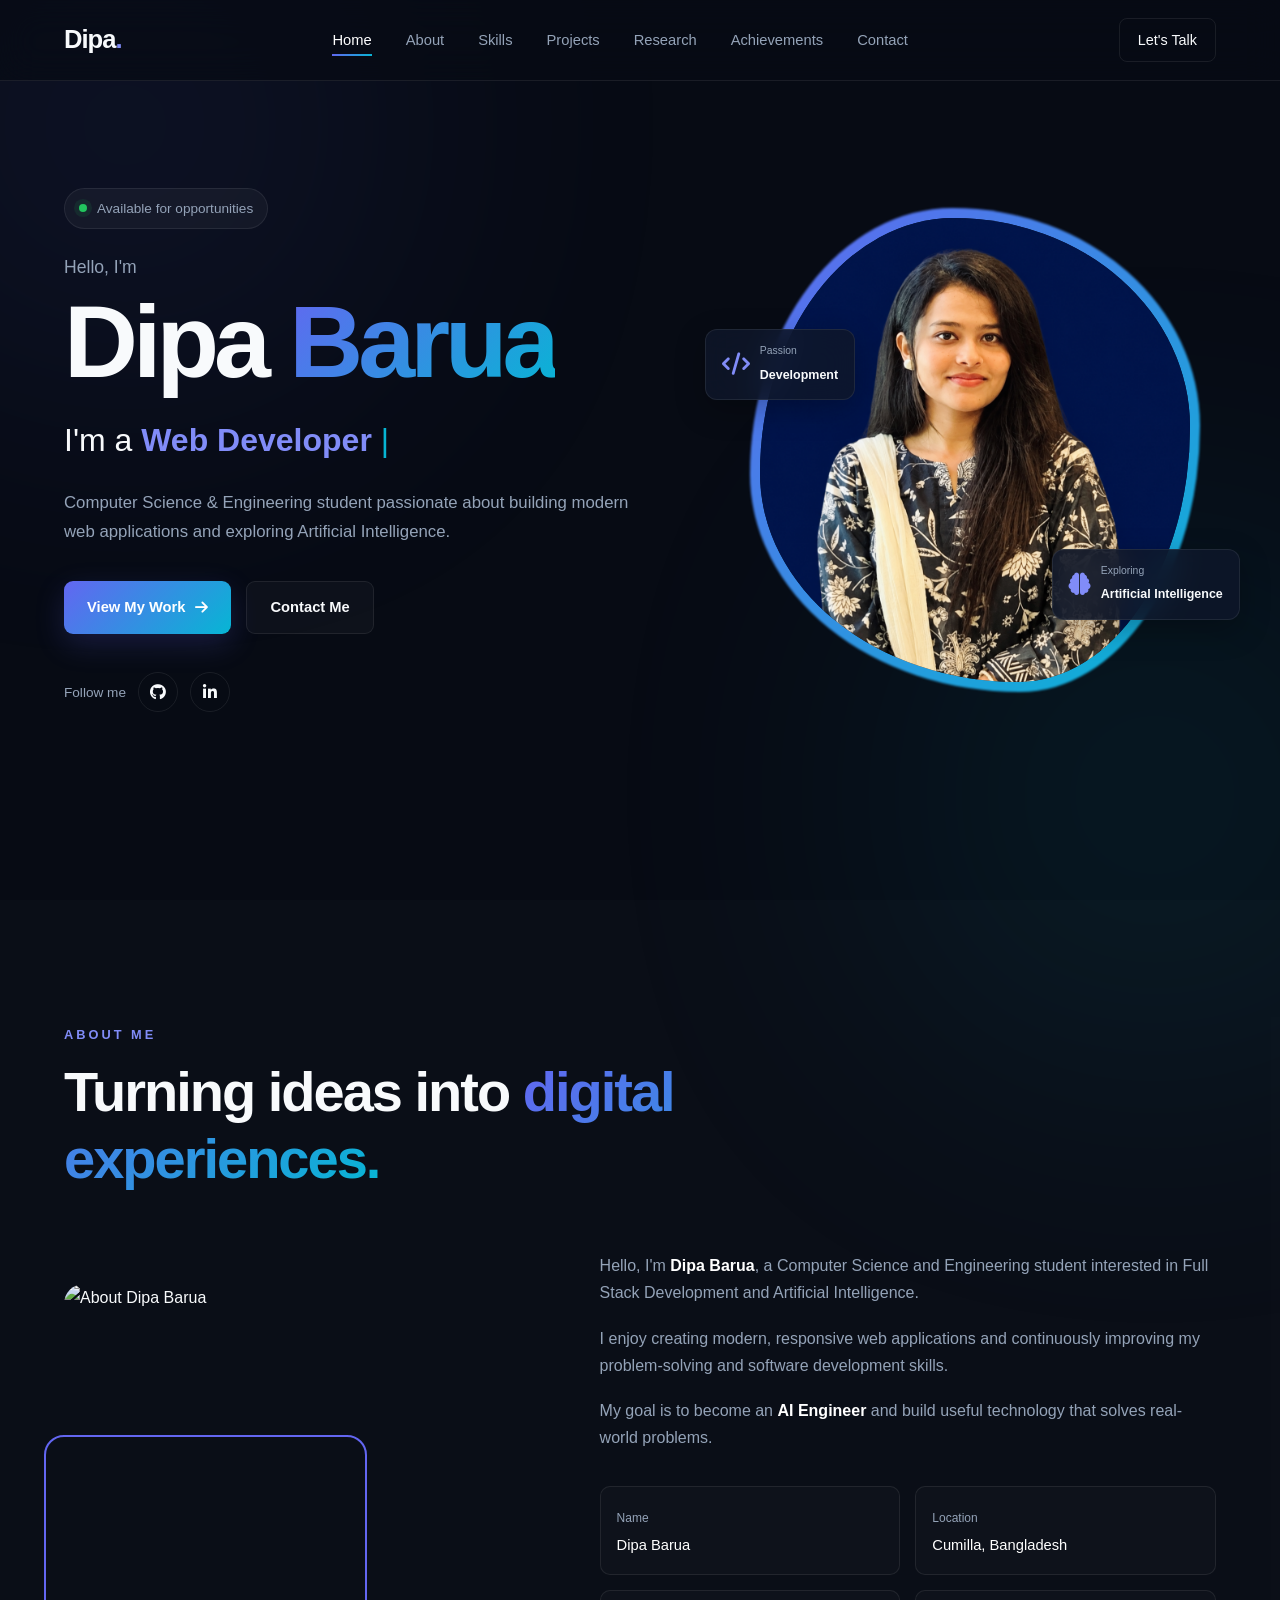
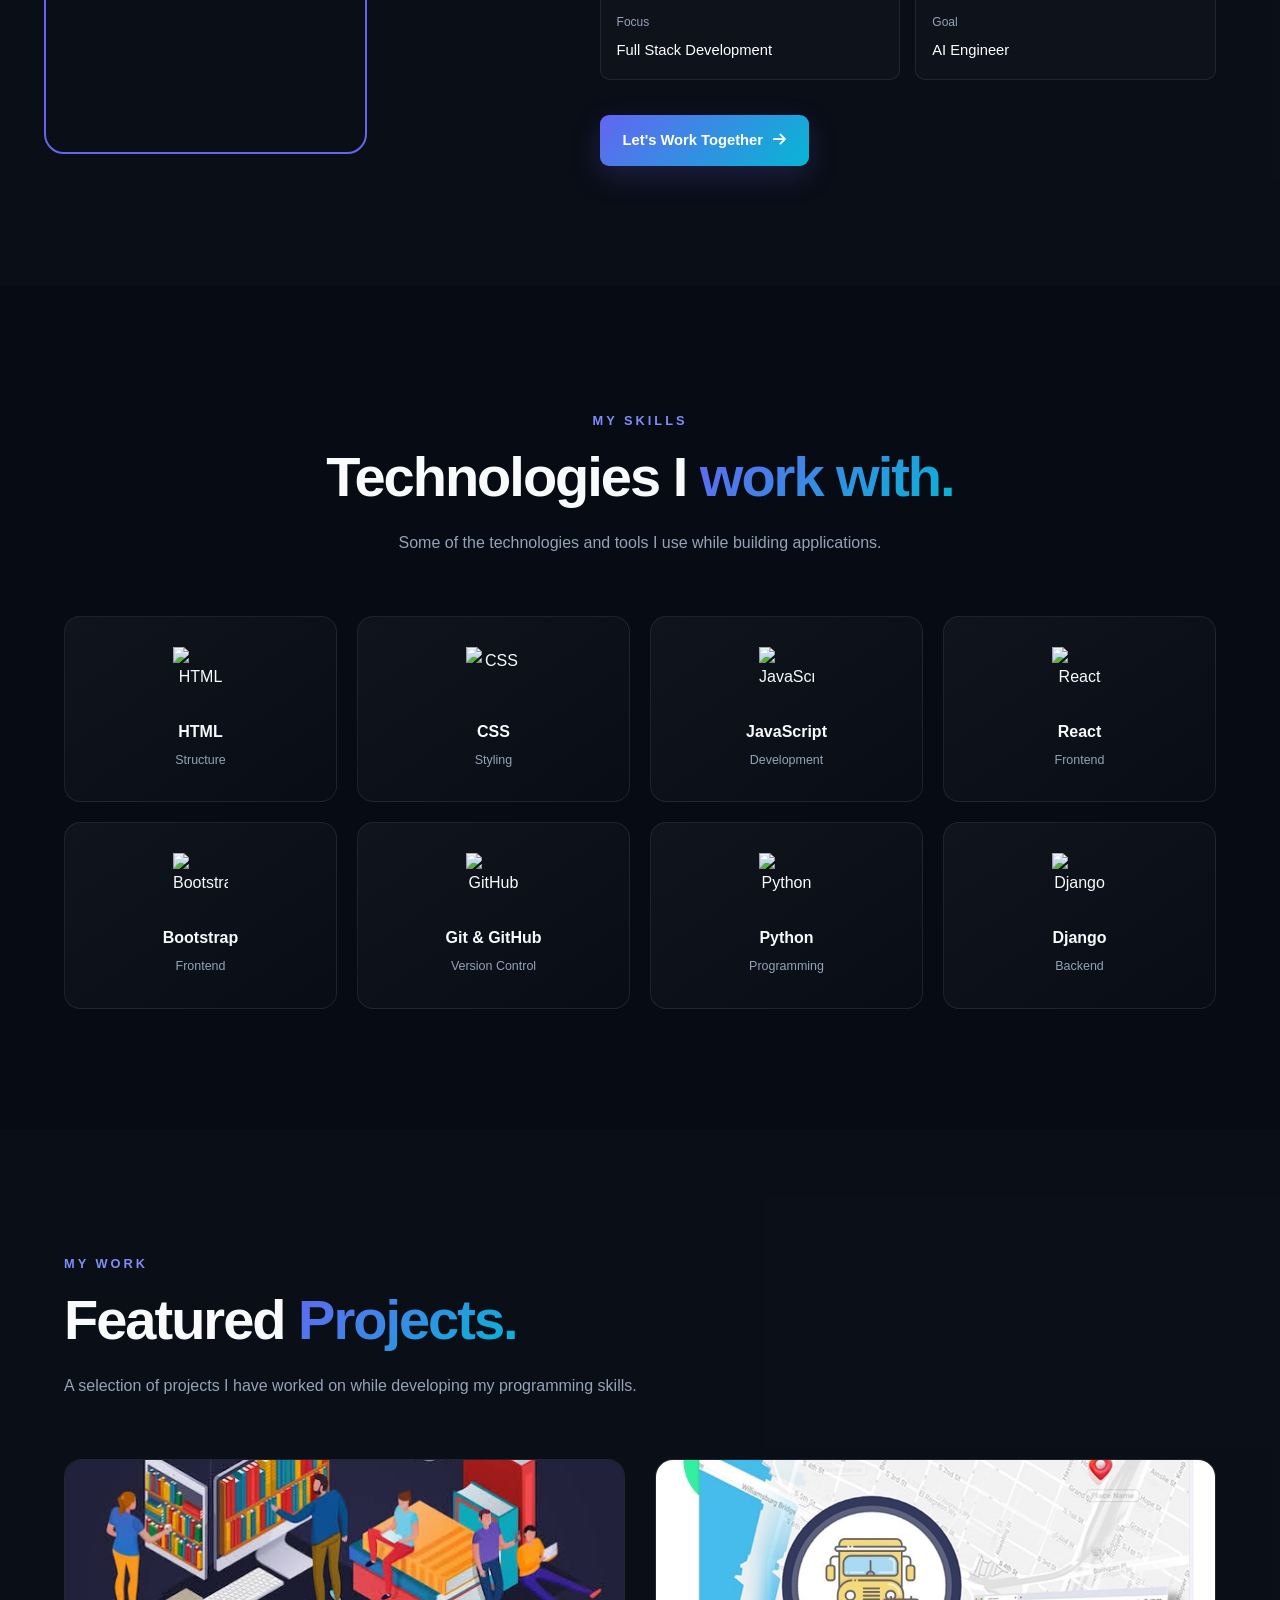
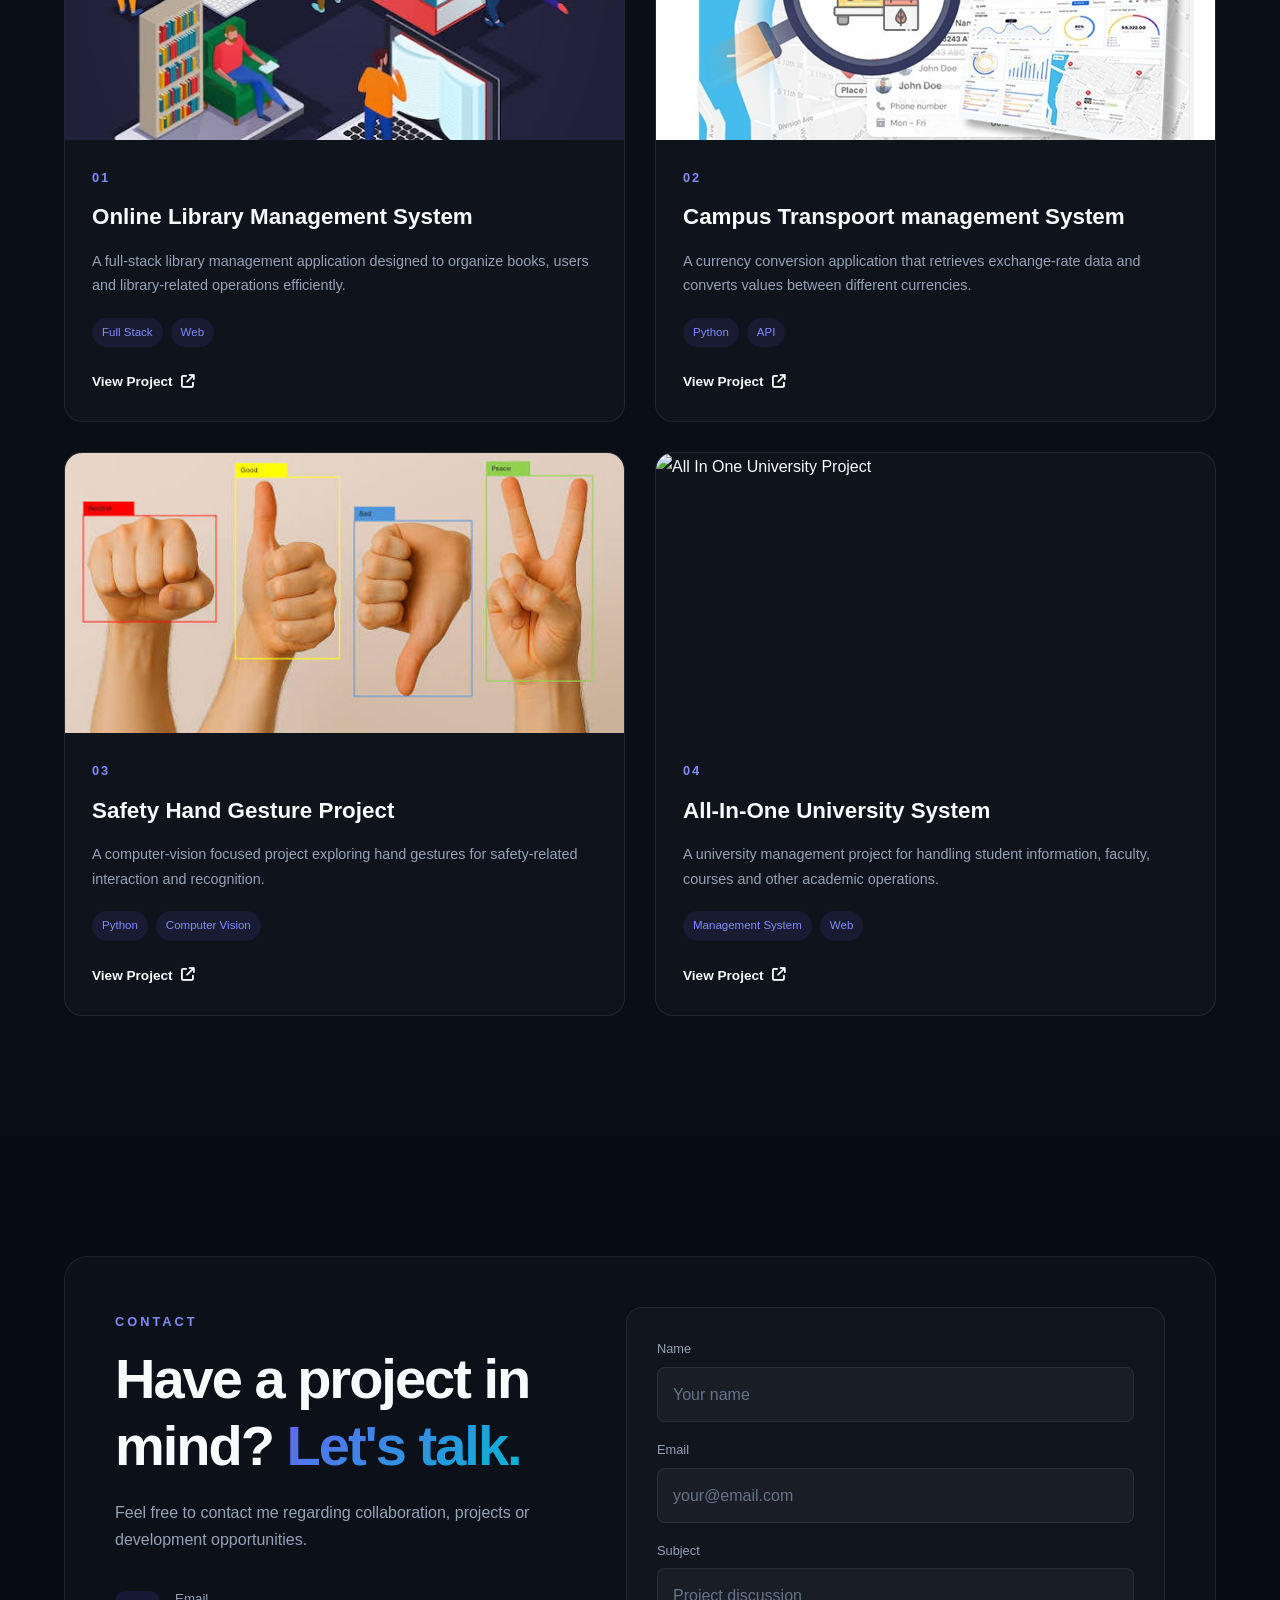
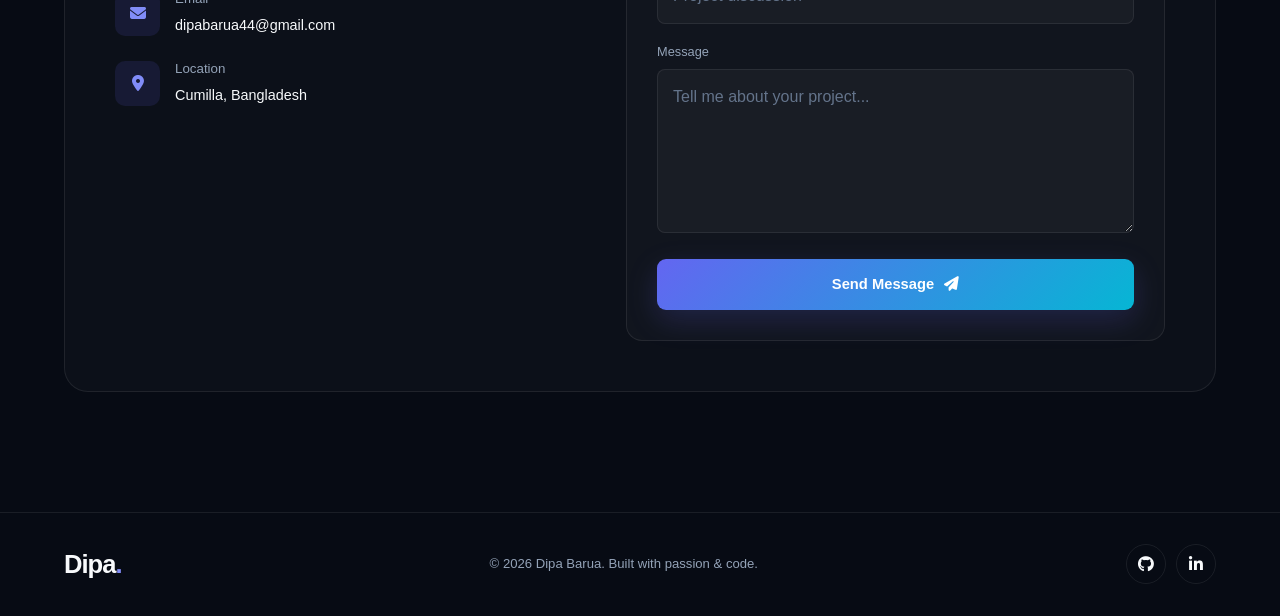
==== commit 93a45c12: "updated again" ====
--- a/index.html
+++ b/index.html
@@ -184,7 +184,7 @@
                     <div class="hero-image">
 
                         <img
-                            src="images/ChatGPT Image Sep 22, 2026, 07_27_35 PM.png"
+                            src="images/profile_pic.png"
                             alt="Dipa Barua">
 
                     </div>
@@ -497,7 +497,7 @@
                         <div class="project-image">
 
                             <img
-                                src="images/qr-code.jpg"
+                                src="images/online_library.jfif"
                                 alt="Online Library Management System">
 
                             <div class="project-overlay">
@@ -565,13 +565,13 @@
                         <div class="project-image">
 
                             <img
-                                src="images/currency.jpeg"
+                                src="images/Route-Management.jpeg"
                                 alt="Currency Converter">
 
                             <div class="project-overlay">
 
                                 <a
-                                    href="https://github.com/dipabarua22/daily-python.git"
+                                    href="https://github.com/dipabarua22/Project-CTMS.git"
                                     target="_blank">
 
                                     <i class="fa-brands fa-github"></i>
@@ -590,7 +590,7 @@
                             </div>
 
                             <h3>
-                                Real-Time Currency Converter
+                                Campus Transpoort management System
                             </h3>
 
                             <p>
@@ -609,7 +609,7 @@
                             </div>
 
                             <a
-                                href="https://github.com/dipabarua22/daily-python.git"
+                                href="https://github.com/dipabarua22/Project-CTMS.git"
                                 target="_blank"
                                 class="project-link">
 
@@ -632,7 +632,7 @@
                         <div class="project-image">
 
                             <img
-                                src="images/contact-book.jpg"
+                                src="images/hand-gesture.jfif"
                                 alt="Safety Hand Gesture Project">
 
                             <div class="project-overlay">
